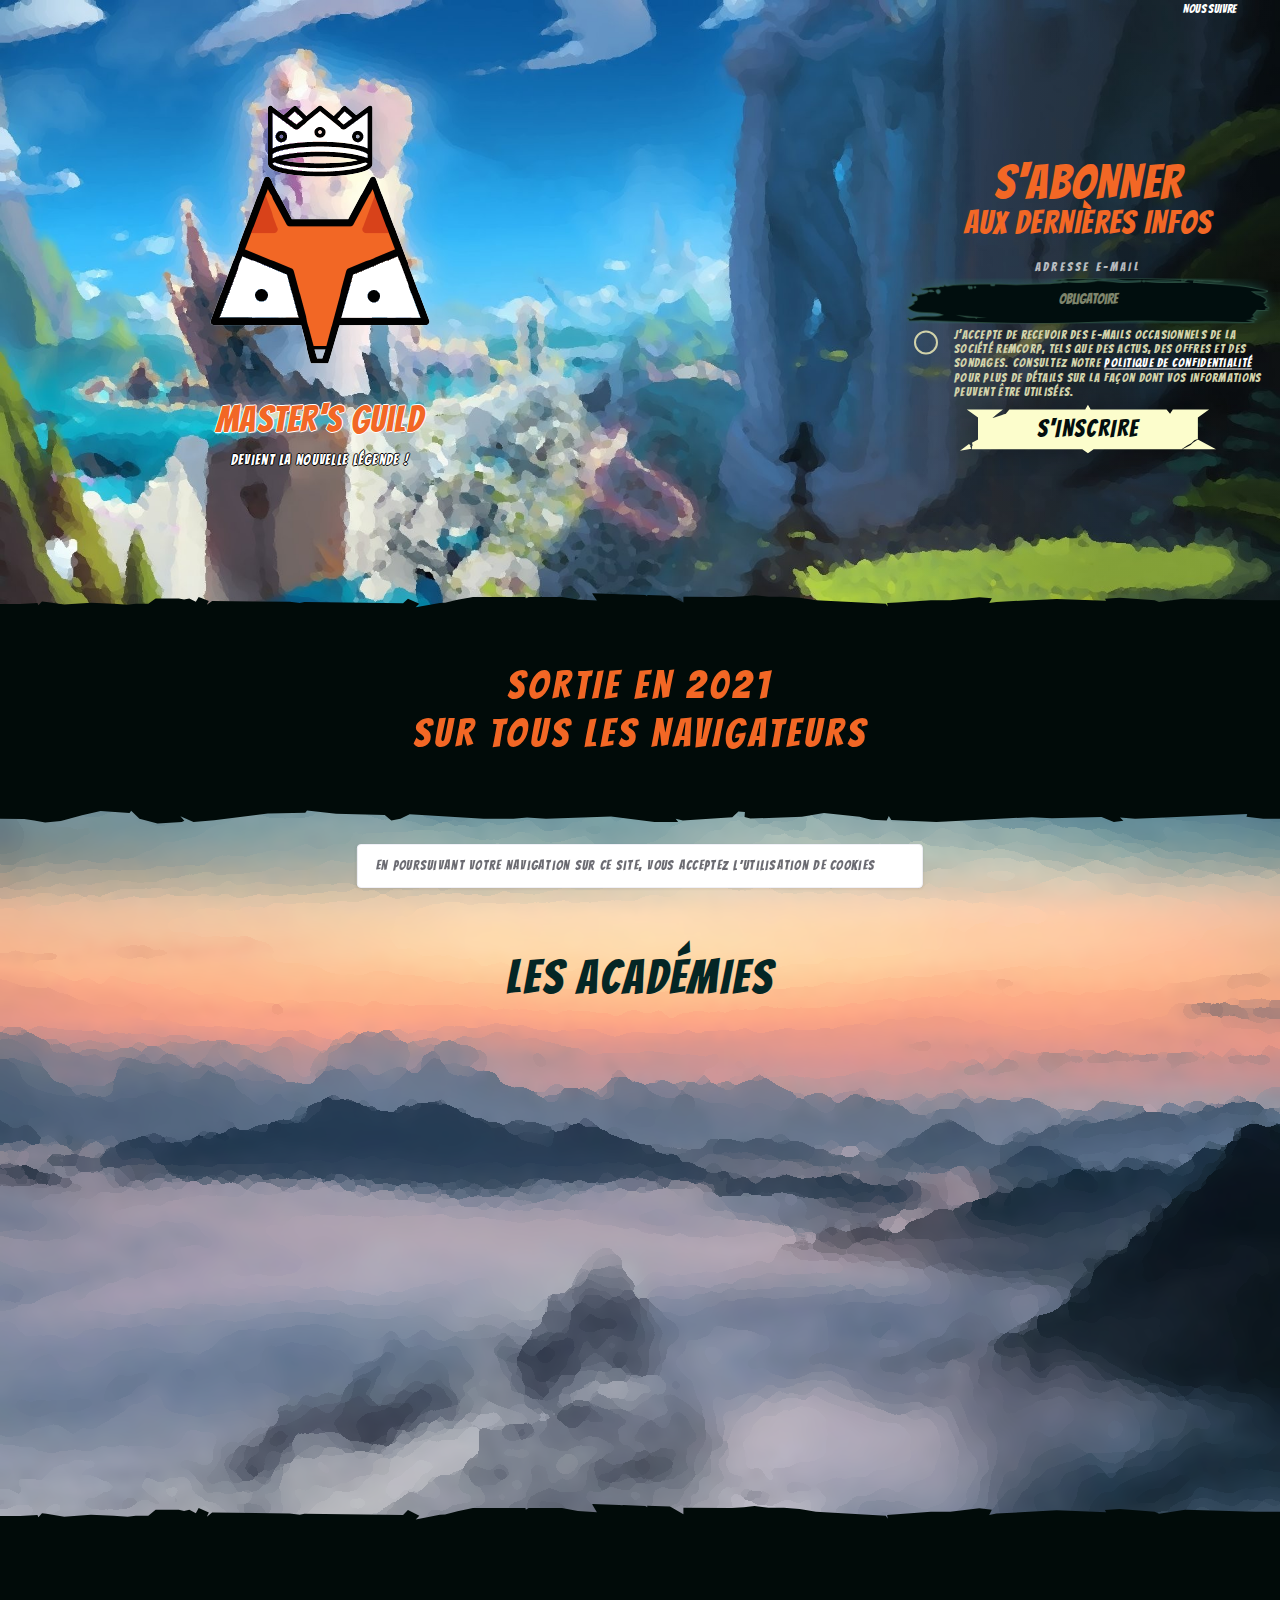
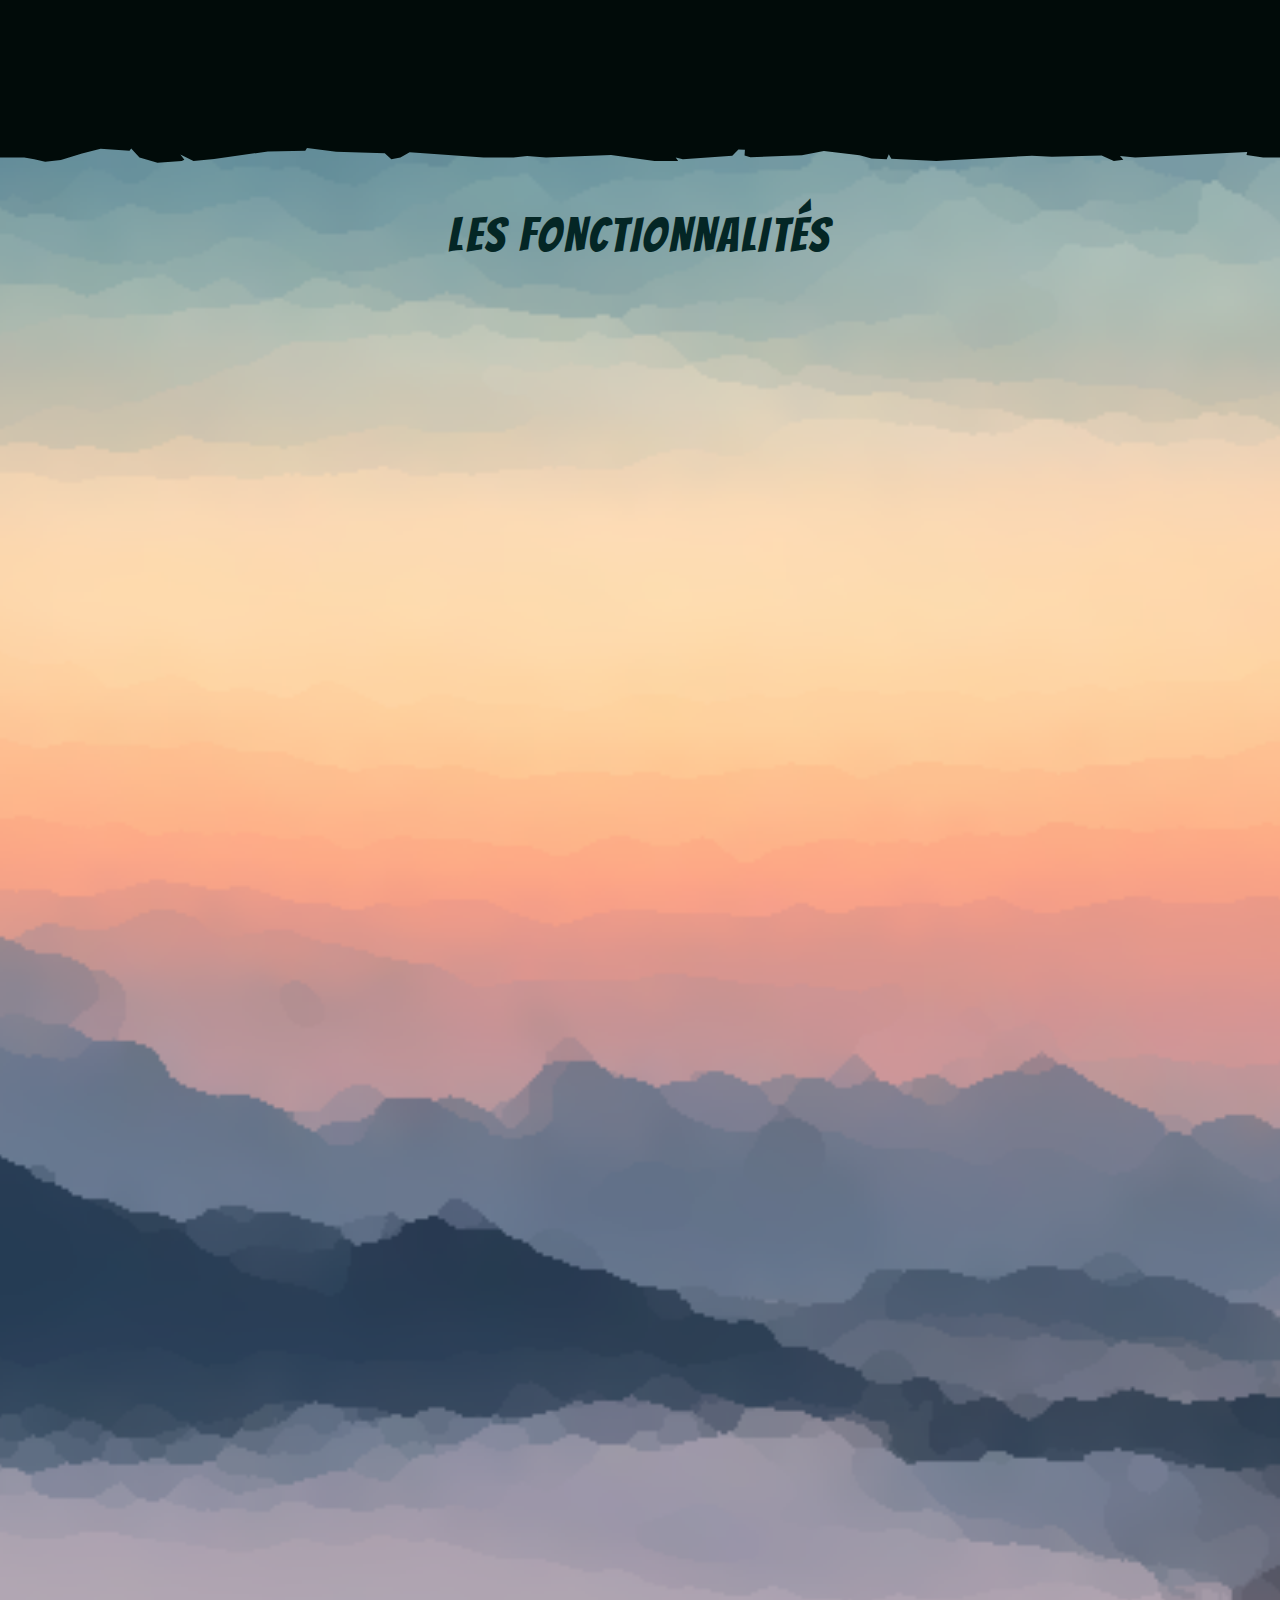
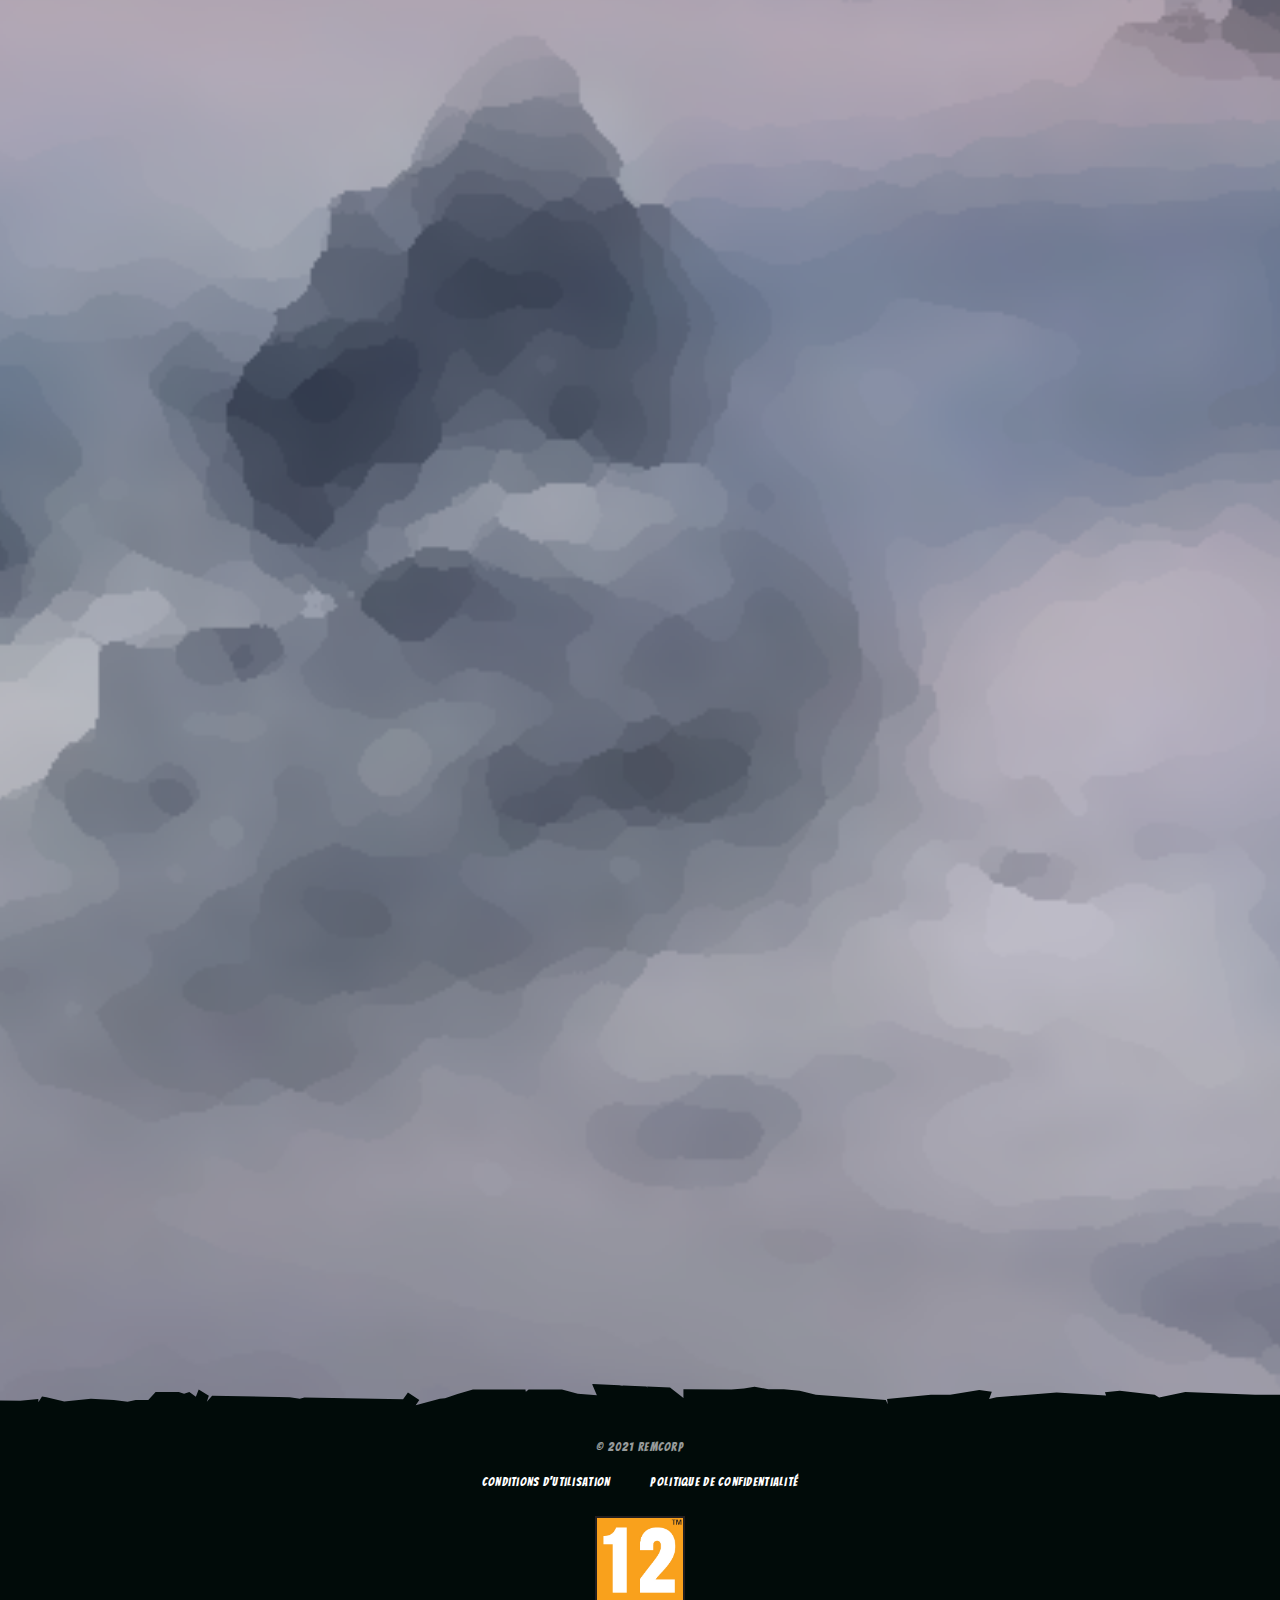
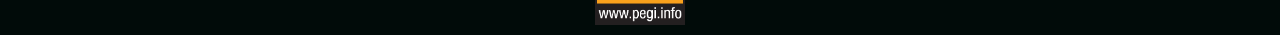
==== index.html @ c555a649 "add presentation images" ====
<!DOCTYPE html>
<html lang="fr-fr">
<head>

    <title>Masters Guild™</title>

    <meta charset="utf-8">
    <meta content="IE=edge" http-equiv="X-UA-Compatible">
    <meta content="width=device-width, initial-scale=1" name="viewport">
    <meta content="cache-control: public, max-age=604800" name="cache-control"/>
    <meta content="Améliorer votre personnage, ainsi que votre guilde afin de repousser les ennemis qui n'ont qu'un seul objectif : vous anéantir !"
          name="description"/>

    <meta content="Masters Guild™" property="og:title"/>
    <meta content="Masters Guild™" property="og:site_name"/>
    <meta content="Améliorer votre personnage, ainsi que votre guilde afin de repousser les ennemis qui n'ont qu'un seul objectif : vous anéantir !"
          property="og:description"/>
    <meta content="website" property="og:type"/>
    <meta content="https://barberemi.github.io/game" property="og:url"/>
<!--    <meta content="url" property="og:image"/>-->
    <meta content="1200" property="og:image:width"/>
    <meta content="630" property="og:image:height"/>
    <meta content="fr-fr" property="og:locale"/>

    <meta name="twitter:url" value="https://barberemi.github.io/game/"/>
    <meta name="twitter:title" value="Masters Guild™"/>
    <meta name="twitter:description"
          value="Améliorer votre personnage, ainsi que votre guilde afin de repousser les ennemis qui n'ont qu'un seul objectif : vous anéantir !"/>
    <meta name="twitter:card" value="summary_large_image"/>

    <!-- Start Google Analytics -->
    <script async src="https://www.googletagmanager.com/gtag/js?id=G-6VSXDSP9W1"></script>
    <script>
      window.dataLayer = window.dataLayer || [];
      function gtag(){dataLayer.push(arguments);}
      gtag('js', new Date());

      gtag('config', 'G-6VSXDSP9W1');
    </script>
    <!-- End Google Analytics -->

    <link crossorigin href="https://fonts.gstatic.com" rel="preconnect">
    <link rel="stylesheet" href="https://fonts.googleapis.com/css?family=Bangers">
    <link rel="stylesheet" href="https://cdnjs.cloudflare.com/ajax/libs/font-awesome/5.15.3/css/all.min.css" integrity="sha512-iBBXm8fW90+nuLcSKlbmrPcLa0OT92xO1BIsZ+ywDWZCvqsWgccV3gFoRBv0z+8dLJgyAHIhR35VZc2oM/gI1w==" crossorigin="anonymous" referrerpolicy="no-referrer" />
    <link href="assets/style.css" rel="stylesheet">
    <link href="https://unpkg.com/aos@2.3.1/dist/aos.css" rel="stylesheet">

    <!-- Favicon -->
    <link href="assets/images/icons/apple-icon-57x57.png" rel="apple-touch-icon" sizes="57x57">
    <link href="assets/images/icons/apple-icon-60x60.png" rel="apple-touch-icon" sizes="60x60">
    <link href="assets/images/icons/apple-icon-72x72.png" rel="apple-touch-icon" sizes="72x72">
    <link href="assets/images/icons/apple-icon-76x76.png" rel="apple-touch-icon" sizes="76x76">
    <link href="assets/images/icons/apple-icon-114x114.png" rel="apple-touch-icon" sizes="114x114">
    <link href="assets/images/icons/apple-icon-120x120.png" rel="apple-touch-icon" sizes="120x120">
    <link href="assets/images/icons/apple-icon-144x144.png" rel="apple-touch-icon" sizes="144x144">
    <link href="assets/images/icons/apple-icon-152x152.png" rel="apple-touch-icon" sizes="152x152">
    <link href="assets/images/icons/apple-icon-180x180.png" rel="apple-touch-icon" sizes="180x180">
    <link href="assets/images/icons/android-icon-192x192.png" rel="icon" sizes="192x192" type="image/png">
    <link href="assets/images/icons/favicon-32x32.png" rel="icon" sizes="32x32" type="image/png">
    <link href="assets/images/icons/favicon-96x96.png" rel="icon" sizes="96x96" type="image/png">
    <link href="assets/images/icons/favicon-16x16.png" rel="icon" sizes="16x16" type="image/png">
    <link href="assets/images/icons/manifest.json" rel="manifest">
    <link href="assets/images/icons/favicon.ico" rel="shortcut icon" type="image/x-icon"/>

</head>
<body>
    <div id="App">

        <!-- Svgs -->
        <svg class="clip-svg academy">
            <clipPath clipPathUnits="objectBoundingBox" id="academy-clip-path-1">
                <polygon
                        points="220 2.72 213.94 0.74 201.63 1.29 199.47 4.36 185.17 0.8 180.28 0.8 170.15 4.18 165.98 0.8 162.9 5.45 158.92 2.18 136.11 1.63 127.78 0 100.44 0.8 101.89 5.08 99 0.8 96.46 1.27 92.84 3.15 85.96 0.8 82.16 0.8 64.42 1.81 42.88 0.81 30.93 2.22 29.48 4.72 28.93 2.36 15.54 0.8 4.13 3.99 2.1 20.41 5.08 27.9 2.1 30.13 2.1 39.04 5.08 52.09 2.1 55.27 2.1 67.69 6.35 65.14 2.1 70.87 3.49 119.57 7.3 130.71 2.1 140.58 3.81 153.95 8.89 156.49 3.49 157.77 5.67 197.5 2.1 205.19 2.1 218.24 7.62 227.16 5.4 246.89 3.81 266.31 4.77 287.01 0 350.02 3.19 388.53 2.71 418.93 5.42 422.05 2.63 423.74 2.1 457.87 2.1 509.43 2.1 526.13 2.1 537.24 12.26 540 15.54 538.12 21.24 540 46.65 537.68 100.28 540 143.7 537.9 146.99 540 207.67 540 220 522.3 217.31 521.42 220 518.35 218.4 453.98 215.12 417.29 220 417.54 220 395.03 217.52 359.52 215.12 356.44 220 341.68 216.65 291.2 218.4 281.31 220 252.35 217.96 219.36 218.62 182.9 220 177.62 218.4 172.79 214.68 170.59 219.06 167.08 217.96 144.45 217.31 122.48 217.31 75.91 218.4 59.22 214.02 60.31 217.52 55.92 217.96 14.4 220 2.72"/>
            </clipPath>
        </svg>
        <svg class="clip-svg academy">
            <clipPath clipPathUnits="objectBoundingBox" id="academy-clip-path-2">
                <polygon
                        points="217.07 1.19 205.89 0 200.75 0 197.75 2.68 193.44 2.5 183.87 1.75 171.49 0 165.68 2.5 164.55 0 124.61 1.56 87.1 0.81 66.28 0 60.28 2.12 62.34 0 25.39 0 26.7 3.62 13.99 0 1.39 1.93 0.45 19.64 1.82 35.4 1.82 48.49 2.31 57.47 4.01 67.4 0.45 70.8 0.45 77.34 5.47 75.16 5.21 79.51 0.45 83.65 0.45 99.65 1.82 117.59 0.45 138.19 3.83 156.85 2.31 176.5 1.58 201.22 0 221.58 3.53 248.74 0.45 253.1 0.45 275.4 2.56 289.71 0.45 297.46 0.45 315.89 7.42 311.04 0 321.46 4.26 326.8 6.14 335.06 0.45 350.8 0.45 365.83 3.29 374.8 0.45 376.01 0 400.5 2.07 405.34 4.99 458.19 0.45 509.38 0.45 526.11 1.95 537.32 17.52 540 34.77 540 37.96 536.01 46.96 537.88 49.02 540 52.4 536.75 59.9 538.44 72.84 540 85.41 540 99.85 537.32 122.17 538.06 132.3 540 140.36 537.69 137.74 540 169.81 539 167.56 536.94 175.43 540 197.38 538.06 217.44 536.57 220 522.47 218.57 510.58 217.63 494.32 220 488.9 217.82 410.95 218.57 387.39 218.76 349.45 214.63 354.49 217.88 346.55 217.07 336.92 219.95 328.29 217.07 306.08 217.44 267.38 214.5 268.71 217.44 264.95 220 238.41 218.03 221.29 214.82 207.94 218.94 203.82 218.76 116.53 220 112.97 220 31.66 217.44 24.55 220 21.38 220 11.93 217.07 1.19"/>
            </clipPath>
        </svg>
        <svg class="clip-svg academy">
            <clipPath clipPathUnits="objectBoundingBox" id="academy-clip-path-3">
                <polygon
                        points="213.47 537.71 204.51 540 200.64 536.01 200.64 540 181.27 536.98 168.93 535.77 171.59 540 156.83 540 149.57 536.5 139.2 537.17 141.09 540 125.36 538.92 107.69 537.95 91.96 540 47.18 538.43 24.19 536.5 17.41 536.5 2.89 540 0 529.22 3.13 505.95 0 498.19 0 488.5 3.37 492.62 3.86 483.65 0 470.8 0 456.98 3.62 425.46 2.89 387.89 0 338.68 1.92 320.25 7.51 263.18 0 266.43 0 226.19 6.28 223.53 4.83 195.65 0 176.25 2.89 158.8 2.41 138.92 2.16 112.98 7.49 118.56 3.86 106.92 0 27.54 1.92 17.22 1.44 10.43 0 1.95 7 0 10.88 0 30.97 0.98 48.39 3.4 56.38 6.56 60.01 0 74.53 0 88.09 1.71 104.31 1.95 120.28 1.95 123.91 0 127.54 0 125.61 5.1 133.12 4.54 142.31 0 167.24 1.22 178.13 0 202.09 0 216.37 1.47 218.93 13.34 218.93 22.56 216.13 36.13 220 32.74 217.1 73.95 218.93 85.1 217.34 97.47 216.13 114.68 216.13 131.65 218.93 129.22 218.93 139.16 215.88 140.62 216.12 144.97 217.82 149.1 218.93 177.22 215.88 183.04 217.34 190.56 216.61 201.22 218.93 211.65 215.16 216.74 218.93 224.98 218.93 247.53 215.64 252.13 218.93 249.71 218.93 276.86 215.88 281.22 218.93 282.19 216.85 312.5 214.19 324.37 218.93 328.74 218.93 337.46 215.16 335.04 215.65 354.69 218.93 353.46 218.93 385.46 216.37 391.52 218.93 411.65 217.58 439.04 215.16 463.52 218.93 472.01 218.93 534.55 213.47 537.71"/>
            </clipPath>
        </svg>

        <svg class="clip-svg">
            <clipPath clipPathUnits="objectBoundingBox" id="about-clip-path">
                <path d="M136.37,22.21l34.28,2.13,20.73,2.44,12.19-2.44h18.89l11-12.18h34.74l7.92,2.43L284,12.16l9.75,7.3L298,8.5l15.24,9.14-3,9.14,7.94-9.14,116.48,2.23,15.08,2.57,6.87-2.15,148,2.83,7.31-10.36L629,24.34l-5.48,7.93,36.27-9.87,7.77-.64,18.74-6.57L709.44,8.5h78.78l.3,2.86.8.1,3.62-3h50l23.77,6.09L895.33,17,888.41.86l.44-.86L928.8,1.87l4.49.73,1.44-.45L967.89,4l3.21,2.9-.41-3.08L1005,5.45l20.11,15.84V7.88l71.93.62L1116,6.66l15.84-2.44,20.73,3.66h23.16l23.77,2.44,24.38,5.8,104.84,8.22,2.89,6.42-.94-7.92,15.11-1.55,50.59-5.17h29l43.63-7,18.83,2.67-4,10.86L1494.66,20,1585,13l74.19,4.36-1.75-4.8,22.26-2.18L1732,16.12l6.55,4.29,39.28-8.28,104.72,4H1920V527h-25.27l-25-5.14,1.14-6.31L1702.68,527l-22.72-3,5.08,7.66-14.27,2.68-18.39-11.74-74.63,3L1548,523.08l-143.35,11.2L1337,529.57l-3.79-9.19L1330,530.65,1307.24,529l-17.85-7-53.56-8.65-33,8.65-77.23,4.33-8.78-3.79.56-11.54-9.76-.9-9.19,13-74.11,7.57L1013.5,527l3.79,7.32H981.72l-65.05-12.54L819,527l-28.39-3-20.34,3H725.45l-111-10.78L600.6,527,587,530.57l-9.87-12.43-72.9-3-43.75-7.73L457.94,513l-56.18,1.28-80.63,15.88-30.87,4.13L270.53,520.7l6,10.73-3.85,2.85-36.46,3.58-27-10.9-12.44-18.69-2.49,4.85-43.39-4.42L123,518.51l-31.7,13.35-23.58,3.86-16.31-5.15-15-3.43L0,527V25l30.55.23,25.64-2.39,1.33,4.91L63,19l6.73,1.15,26.64,6.16Z"/>
            </clipPath>
        </svg>

        <svg class="clip-svg">
            <clipPath clipPathUnits="objectBoundingBox" id="feature-clip-path">
                <path d="M1600,4.81l-8.94-2.93-31.62,5.5-28.09,3,3.31-8.19-18.33-.24-14.54,7L1484.05,3l-39.91,1.48L1425.28.73,1368.76,0l-20.7,3-22.17,3-26.61,7.38h-20.69l-13.3-8.86h-31l4.43,8.86h-7.39L1223.9,0h-19.22L1176.6,4.43l-19.22,1.48-26.6,2.95L1108.6,5.91l-2.95,7.38L1096.78,0h-47.3l-60.6,7.38L963.75,0,889.84,4.43,844,8.86l-7.39-4.43h-37l-1.47,8.86L786.37,0,776,5.91l-93.75.4L647.6,2.57,603.13,0l-15,5.31L565.76,7.69l-29.9,2.63,1.72-8.26L490.14,0,484,9.88l-35.61,2.2L399.1,10.32,340.66,2.68,318.68,0l-.88,5.93L311.65,0,273.26,2h-7.21l-15,5-6.14-5L240.4,8.83,234.52,4l-33.66-.8L188.57.79,148.23,2l2.13,6.32L146.09,2l-3.74.7L137,5.44,126.85,2h-5.61L95.06,3.47,63.28,2,45.65,4.07,43.5,7.76l-.8-3.49L22.93,2,6.09,6.68,3.1,30.9,7.49,42,3.1,45.24V58.39L7.49,77.65,3.1,82.34v18.32L9.37,96.9,3.1,105.35l2.05,71.86,5.62,16.44L3.1,208.21l2.52,19.72,7.5,3.76-8,1.88,3.21,29.09L3.1,274v19.25l8.14,13.15L8,335.53,5.62,364.18,7,394.72l15.13,8.48-3,10.34L5.07,420.71,0,487.69l1.09,13.16,13.69,2.78-12.87,7.2L4.7,544.51,4,589.37,8,594l-4.11,2.5L3.1,646.82V763.93l15,4.07,4.85-2.78,8.4,2.78,37.5-3.43L148,768l64.08-3.1,4.85,3.1h29l6.37-11.35L250.1,768l55.56-3.89,57.07-4.72,7.54,8.61h21l-3.14-10.92L465.6,768l14.87-4.33L483,768h17.4L513,761.48l19.81,3.07,17.56-5.27-6.6,5.27,32.1,3.45,40.88-7.4,4,7.4h22.42l14.51-4.77,63.69,3.29,62.08-5.9L844,764l14.83,4,10.35-5.91,22.12,2,4.48-3.51,5.92-1.48L895.75,768h8.87l7.39-5.91,42.87,3,23.65,3,39.91-5.91L1135.89,765l5.23,3H1150l-4.43-8.86,17.74-3,34,5.91,19.22-1.47,10.35,3,7.39,4.43,8.87-1.48,3-5.9,71,3,20.7-5.91-4.17,5.74,3.45.1,6.63-4.36,19.21,3,14.79,4.43,73.9,1.48,50.26-7.38h10.35l10.34,4.43,25.13-5.91,20.7,8.86h13.49l18.2-26.12-4-1.29,4-4.54-2.36-95L1592.79,587l7.21.37V554.1l-3.65-52.39-3.56-4.54,7.21-21.79-5-74.48,2.59-14.58,2.36-42.73-3-48.68,1-24.26,2-7.78-2.36-7.13-5.5-3.25,6.47-5.18L1597,213.92l-1-32.41V112.79l1.62-24.63-6.47,1.62,5.17-6.48L1597,22Z"/>
            </clipPath>
        </svg>

        <!-- Header -->
        <section id="Header">
            <div class="top-bar d-none d-lg-block">
                <div class="social">
                    <span>Nous suivre</span>
                    <a href="https://www.facebook.com/remi.barbe1/" class="social-btn" rel="noopener" target="_blank">
                        <i class="fab fa-facebook"></i>
                    </a>
                    <a href="https://twitter.com/Rem_Barbe" class="social-btn" rel="noopener" target="_blank">
                        <i class="fab fa-twitter"></i>
                    </a>
                </div>
            </div>
            <picture>
                <img alt="" class="img-fluid d-md-none" src="assets/images/home-height.jpg">
            </picture>

            <div class="content">
                <div class="meta">
                    <picture>
                        <div>
                            <img alt="Logo masters guild" src="assets/images/logo.png">
                            <h1>Master's Guild</h1>
                            <div>Devient la nouvelle Légende !</div>
                        </div>
                    </picture>
                </div>
                <aside id="Signup">
                    <div>
                        <h2>
                            <span>S'abonner</span>
                            <span>aux dernières infos</span>
                        </h2>
                        <div class="formwrapper">
                            <form class="form" action="https://mailthis.to/barbe.remi25+newletter-game@gmail.com" method="POST">
                                <div class="d-md-flex d-lg-block justify-content-md-center">
                                    <div class="form-group mr-md-2 mr-lg-0">
                                        <label for="Email">Adresse e-mail</label>
                                        <div>
                                            <input type="email" name="Email" id="Email" placeholder="Obligatoire" required="required" class="form-control" />
                                        </div>
                                    </div>
                                </div>
                                <div class="custom-control custom-checkbox">
                                    <input type="checkbox" name="Agree" id="Agree" required="required" class="custom-control-input">
                                    <label for="Agree" class="custom-control-label">
                                        <span>J’accepte de recevoir des e-mails occasionnels de la société RemCorp, tels que des actus, des offres et des sondages. Consultez notre <a href="confidentialite.html" target="_blank" rel="noopener">politique de confidentialité</a> pour plus de détails sur la façon dont vos informations peuvent être utilisées.</span>
                                    </label>
                                </div>
                                <button type="submit" class="btn cracked">
                                    <svg xmlns="http://www.w3.org/2000/svg" viewBox="0 0 260 49.27">
                                        <g>
                                            <polygon points="241.56 35.25 260 44.98 225.69 44.98 229.9 43.18 234.27 40.8 236.6 38.63 241.56 35.25"></polygon>
                                            <path d="M225.13,45H135.66l-5.73,4.29L124.2,45H12.2l.05-3,.61-.73-.71-2.72,6.15-3.24V12.85L6.9,4.78H43.71s-12,9.22-10.5,8.71S46.53,9.14,46.53,9.14l3.58-4.36h77.06L129.93,0l2.76,4.78h77.06l3.59,4.36,2.81-4.36H253l-11.4,8.07v21.9L238,36.05l-3.11,3-4.27,2.19Z"></path>
                                            <polygon points="11.66 44.69 0 46.66 9.12 39.69 10.72 41.23 10.3 42.39 11.66 44.69"></polygon>
                                        </g>
                                    </svg>
                                    <span>S'inscrire</span>
                                </button>
                            </form>
                        </div>
                    </div>
                </aside>
            </div>
        </section>

        <!-- Date Sortie -->
        <section id="Launch">
            <div class="content" data-aos="zoom-in">
                <h2>Sortie en 2021<br/>sur tous les navigateurs</h2>
            </div>
        </section>

        <!-- Académies -->
        <section class="academies-bg" id="Academies">
            <div class="content">
                <h2 class="mb-3 mb-lg-5">Les académies</h2>
                <div class="academies">

                    <span class="academy" data-aos="flip-left">
                        <div class="infinite-sprite-warrior"></div>
                        <div class="meta">
                            <div class="name">Guerrier</div>
                        </div>
                    </span>

                    <span class="academy" data-aos="flip-left">
                        <div class="infinite-sprite-hunter"></div>
                        <div class="meta">
                            <div class="name">Archer</div>
                        </div>
                    </span>

                    <span class="academy" data-aos="flip-left">
                        <div class="infinite-sprite-magician"></div>
                        <div class="meta">
                            <div class="name">Mage</div>
                        </div>
                    </span>

                </div>
            </div>
        </section>

        <!-- Description -->
        <section id="Description">
            <div class="content" data-aos="zoom-in">
                <h2 class="mb-3">Résister face à l'envahisseur</h2>
                <p>Améliorer votre personnage, ainsi que votre guilde afin de repousser les ennemis qui n'ont qu'un seul objectif : vous anéantir !</p>
            </div>
        </section>

        <!-- Fonctionnalités -->
        <section class="academies-bg" id="Features">
            <h2 class="mb-5">Les fonctionnalités</h2>

            <!-- Personnage -->
            <div class="feature" data-aos="zoom-in">
                <div class="meta">
                    <h3 class="mb-1">Équipements de personnage</h3>
                    <span class="btn cracked">
                        <svg viewBox="0 0 260 49.27" xmlns="http://www.w3.org/2000/svg">
                            <g>
                                <polygon
                                        points="241.56 35.25 260 44.98 225.69 44.98 229.9 43.18 234.27 40.8 236.6 38.63 241.56 35.25"/>
                                <path d="M225.13,45H135.66l-5.73,4.29L124.2,45H12.2l.05-3,.61-.73-.71-2.72,6.15-3.24V12.85L6.9,4.78H43.71s-12,9.22-10.5,8.71S46.53,9.14,46.53,9.14l3.58-4.36h77.06L129.93,0l2.76,4.78h77.06l3.59,4.36,2.81-4.36H253l-11.4,8.07v21.9L238,36.05l-3.11,3-4.27,2.19Z"/>
                                <polygon points="11.66 44.69 0 46.66 9.12 39.69 10.72 41.23 10.3 42.39 11.66 44.69"/>
                            </g>
                        </svg>
                        <span id="btn_feature_items" onClick="displayTextOnFeature('feature_items')">En savoir +</span>
                    </span>
                </div>
                <picture>
                    <div id="text_feature_items">
                        <h3>Équipements de personnage</h3>
                        <p>Équipez votre personnage avec des objets récupérés lors de vos combats, explorations ou échanges afin de devenir encore plus puissant.</p>
                    </div>
                    <img id="feature_items" alt="Équipements de personnage" class="img-fluid mb-3 mb-md-0" src="assets/images/equipment.png">
                </picture>
            </div>

            <!-- Compétences -->
            <div class="feature" data-aos="zoom-in">
                <div class="meta">
                    <h3 class="mb-1">Compétences de personnage</h3>
                    <span class="btn cracked">
                        <svg viewBox="0 0 260 49.27" xmlns="http://www.w3.org/2000/svg">
                            <g>
                                <polygon
                                        points="241.56 35.25 260 44.98 225.69 44.98 229.9 43.18 234.27 40.8 236.6 38.63 241.56 35.25"/>
                                <path d="M225.13,45H135.66l-5.73,4.29L124.2,45H12.2l.05-3,.61-.73-.71-2.72,6.15-3.24V12.85L6.9,4.78H43.71s-12,9.22-10.5,8.71S46.53,9.14,46.53,9.14l3.58-4.36h77.06L129.93,0l2.76,4.78h77.06l3.59,4.36,2.81-4.36H253l-11.4,8.07v21.9L238,36.05l-3.11,3-4.27,2.19Z"/>
                                <polygon points="11.66 44.69 0 46.66 9.12 39.69 10.72 41.23 10.3 42.39 11.66 44.69"/>
                            </g>
                        </svg>
                        <span id="btn_feature_skills" onClick="displayTextOnFeature('feature_skills')">En savoir +</span>
                    </span>
                </div>
                <picture>
                    <div id="text_feature_skills">
                        <h3>Compétences de personnage</h3>
                        <p>Choisissez les compétences que vous souhaitez avoir en combat afin de vous battre contre les monstres.</p>
                    </div>
                    <img id="feature_skills" alt="Compétences de personnage" class="img-fluid mb-3 mb-md-0" src="assets/images/skill.png">
                </picture>
            </div>

            <!-- Constructions -->
            <div class="feature" data-aos="zoom-in">
                <div class="meta">
                    <h3 class="mb-1">Construction de bâtiments</h3>
                    <span class="btn cracked">
                        <svg viewBox="0 0 260 49.27" xmlns="http://www.w3.org/2000/svg">
                            <g>
                                <polygon
                                        points="241.56 35.25 260 44.98 225.69 44.98 229.9 43.18 234.27 40.8 236.6 38.63 241.56 35.25"/>
                                <path d="M225.13,45H135.66l-5.73,4.29L124.2,45H12.2l.05-3,.61-.73-.71-2.72,6.15-3.24V12.85L6.9,4.78H43.71s-12,9.22-10.5,8.71S46.53,9.14,46.53,9.14l3.58-4.36h77.06L129.93,0l2.76,4.78h77.06l3.59,4.36,2.81-4.36H253l-11.4,8.07v21.9L238,36.05l-3.11,3-4.27,2.19Z"/>
                                <polygon points="11.66 44.69 0 46.66 9.12 39.69 10.72 41.23 10.3 42.39 11.66 44.69"/>
                            </g>
                        </svg>
                        <span id="btn_feature_constructions" onClick="displayTextOnFeature('feature_constructions')">En savoir +</span>
                    </span>
                </div>
                <picture>
                    <div id="text_feature_constructions">
                        <h3>Construction de bâtiments</h3>
                        <p>Construisez toute une palette de bâtiments afin d'obtenir des bonus pour vous, mais aussi pour votre guilde.</p>
                    </div>
                    <img id="feature_constructions" alt="Construction de bâtiments" class="img-fluid mb-3 mb-md-0" src="assets/images/construction.png">
                </picture>
            </div>

            <!-- Guild -->
            <div class="feature" data-aos="zoom-in">
                <div class="meta">
                    <h3 class="mb-1">Gestion de guilde</h3>
                    <span class="btn cracked">
                        <svg viewBox="0 0 260 49.27" xmlns="http://www.w3.org/2000/svg">
                            <g>
                                <polygon
                                        points="241.56 35.25 260 44.98 225.69 44.98 229.9 43.18 234.27 40.8 236.6 38.63 241.56 35.25"/>
                                <path d="M225.13,45H135.66l-5.73,4.29L124.2,45H12.2l.05-3,.61-.73-.71-2.72,6.15-3.24V12.85L6.9,4.78H43.71s-12,9.22-10.5,8.71S46.53,9.14,46.53,9.14l3.58-4.36h77.06L129.93,0l2.76,4.78h77.06l3.59,4.36,2.81-4.36H253l-11.4,8.07v21.9L238,36.05l-3.11,3-4.27,2.19Z"/>
                                <polygon points="11.66 44.69 0 46.66 9.12 39.69 10.72 41.23 10.3 42.39 11.66 44.69"/>
                            </g>
                        </svg>
                        <span id="btn_feature_guild" onClick="displayTextOnFeature('feature_guild')">En savoir +</span>
                    </span>
                </div>
                <picture>
                    <div id="text_feature_guild">
                        <h3>Gestion de guilde</h3>
                        <p>Fondez votre propre guilde, ou rejoignez en une afin d'avoir accès à une multitude d'autres fonctionnalités.</p>
                    </div>
                    <img id="feature_guild" alt="Gestion de guilde" class="img-fluid mb-3 mb-md-0" src="assets/images/guild.png">
                </picture>
            </div>

            <!-- Exploration -->
            <div class="feature" data-aos="zoom-in">
                <div class="meta">
                    <h3 class="mb-1">Exploration de zones</h3>
                    <span class="btn cracked">
                        <svg viewBox="0 0 260 49.27" xmlns="http://www.w3.org/2000/svg">
                            <g>
                                <polygon
                                        points="241.56 35.25 260 44.98 225.69 44.98 229.9 43.18 234.27 40.8 236.6 38.63 241.56 35.25"/>
                                <path d="M225.13,45H135.66l-5.73,4.29L124.2,45H12.2l.05-3,.61-.73-.71-2.72,6.15-3.24V12.85L6.9,4.78H43.71s-12,9.22-10.5,8.71S46.53,9.14,46.53,9.14l3.58-4.36h77.06L129.93,0l2.76,4.78h77.06l3.59,4.36,2.81-4.36H253l-11.4,8.07v21.9L238,36.05l-3.11,3-4.27,2.19Z"/>
                                <polygon points="11.66 44.69 0 46.66 9.12 39.69 10.72 41.23 10.3 42.39 11.66 44.69"/>
                            </g>
                        </svg>
                        <span id="btn_feature_explorations" onClick="displayTextOnFeature('feature_explorations')">En savoir +</span>
                    </span>
                </div>
                <picture>
                    <div id="text_feature_explorations">
                        <h3>Exploration de zones</h3>
                        <p>Voyager dans des zones différentes afin de gagner de l'équipements et de l'expérience et ainsi avoir accès à de meilleures zones.</p>
                    </div>
                    <img id="feature_explorations" alt="Exploration de zones" class="img-fluid mb-3 mb-md-0" src="assets/images/exploration.png">
                </picture>
            </div>

            <!-- Fight -->
            <div class="feature" data-aos="zoom-in">
                <div class="meta">
                    <h3 class="mb-1">Combats au tour par tour</h3>
                    <span class="btn cracked">
                        <svg viewBox="0 0 260 49.27" xmlns="http://www.w3.org/2000/svg">
                            <g>
                                <polygon
                                        points="241.56 35.25 260 44.98 225.69 44.98 229.9 43.18 234.27 40.8 236.6 38.63 241.56 35.25"/>
                                <path d="M225.13,45H135.66l-5.73,4.29L124.2,45H12.2l.05-3,.61-.73-.71-2.72,6.15-3.24V12.85L6.9,4.78H43.71s-12,9.22-10.5,8.71S46.53,9.14,46.53,9.14l3.58-4.36h77.06L129.93,0l2.76,4.78h77.06l3.59,4.36,2.81-4.36H253l-11.4,8.07v21.9L238,36.05l-3.11,3-4.27,2.19Z"/>
                                <polygon points="11.66 44.69 0 46.66 9.12 39.69 10.72 41.23 10.3 42.39 11.66 44.69"/>
                            </g>
                        </svg>
                        <span id="btn_feature_fights" onClick="displayTextOnFeature('feature_fights')">En savoir +</span>
                    </span>
                </div>
                <picture>
                    <div id="text_feature_fights">
                        <h3>Combats au tour par tour</h3>
                        <p>Système de combat au tour par tour, où il vous faudra correctement choisir vos actions afin de réussir à battre vos ennemis.</p>
                    </div>
                    <img id="feature_fights" alt="Combats au tour par tour" class="img-fluid mb-3 mb-md-0" src="assets/images/fight.png">
                </picture>
            </div>
        </section>

        <!-- Barre Footer -->
        <div class="footer-separation">
            <img alt="" class="img-fluid" src="assets/images/footer-separation.svg">
        </div>

        <!-- Footer -->
        <footer>
            <div class="justify-content-md-between align-items-center">
                <div class="social">
                    <a href="https://www.facebook.com/remi.barbe1/" class="social-btn" rel="noopener" target="_blank">
                        <i class="fab fa-facebook"></i>
                    </a>
                    <a href="https://twitter.com/Rem_Barbe" class="social-btn" rel="noopener" target="_blank">
                        <i class="fab fa-twitter"></i>
                    </a>
                </div>
            </div>

            <div class="d-flex flex-column-reverse flex-md-column justify-content-md-between text-center">
                <div class="legal">
                    <p>© 2021 RemCorp</p>
                    <div class="links mb-md-4">
                        <a href="cgu.html" class="" rel="noopener" target="_blank">
                            Conditions d'utilisation
                        </a>
                        <a href="confidentialite.html" class="" rel="noopener" target="_blank">
                            Politique de confidentialité
                        </a>
                    </div>
                </div>

                <div class="pegi">
                    <img src="assets/images/pegi-12.jpeg" alt="PEGI 12" class="img-fluid pegi">
                </div>
            </div>
        </footer>
        <div class="banner-cookie banner" id="Banner">
            <span>En poursuivant votre navigation sur ce site, vous acceptez l’utilisation de cookies</span>
            <button type="button" class="banner-button" onclick="addAcceptanceCookie();checkAcceptanceCookie();">
                <i class="fas fa-times banner-cross"></i>
            </button>
        </div>
    </div>

    <script src="https://unpkg.com/aos@2.3.1/dist/aos.js"></script>
    <script type="text/javascript">
        AOS.init();
        checkAcceptanceCookie();
        function displayTextOnFeature(feature) {
          if (document.getElementById('btn_' + feature).innerHTML === "En savoir +") {
            document.getElementById('text_' + feature).style.display = "block";
            document.getElementById(feature).style.filter = "brightness(0.2)";
            document.getElementById('btn_' + feature).innerHTML = "Annuler";
          } else {
            document.getElementById('text_' + feature).style.display = "none";
            document.getElementById(feature).style.filter = "brightness(1)";
            document.getElementById('btn_' + feature).innerHTML = "En savoir +";
          }
        }
        function addAcceptanceCookie() {
          var date = new Date();
          date.setTime(date.getTime() + (60*60*24*7*1000)); // +7 days
          var expires = "expires="+ date.toUTCString();
          document.cookie = "acceptance=true;" + expires + ";path=/";
        }
        function checkAcceptanceCookie() {
          var match = document.cookie.match(new RegExp('(^| )acceptance=([^;]+)'));
          if (match) {
            document.getElementById('Banner').style.opacity = 0;
            document.getElementById('Banner').style.visibility = 'hidden';
          }else{
            document.getElementById('Banner').style.opacity = 1;
            document.getElementById('Banner').style.visibility = 'visible';
          }
        }
    </script>

</body>
</html>
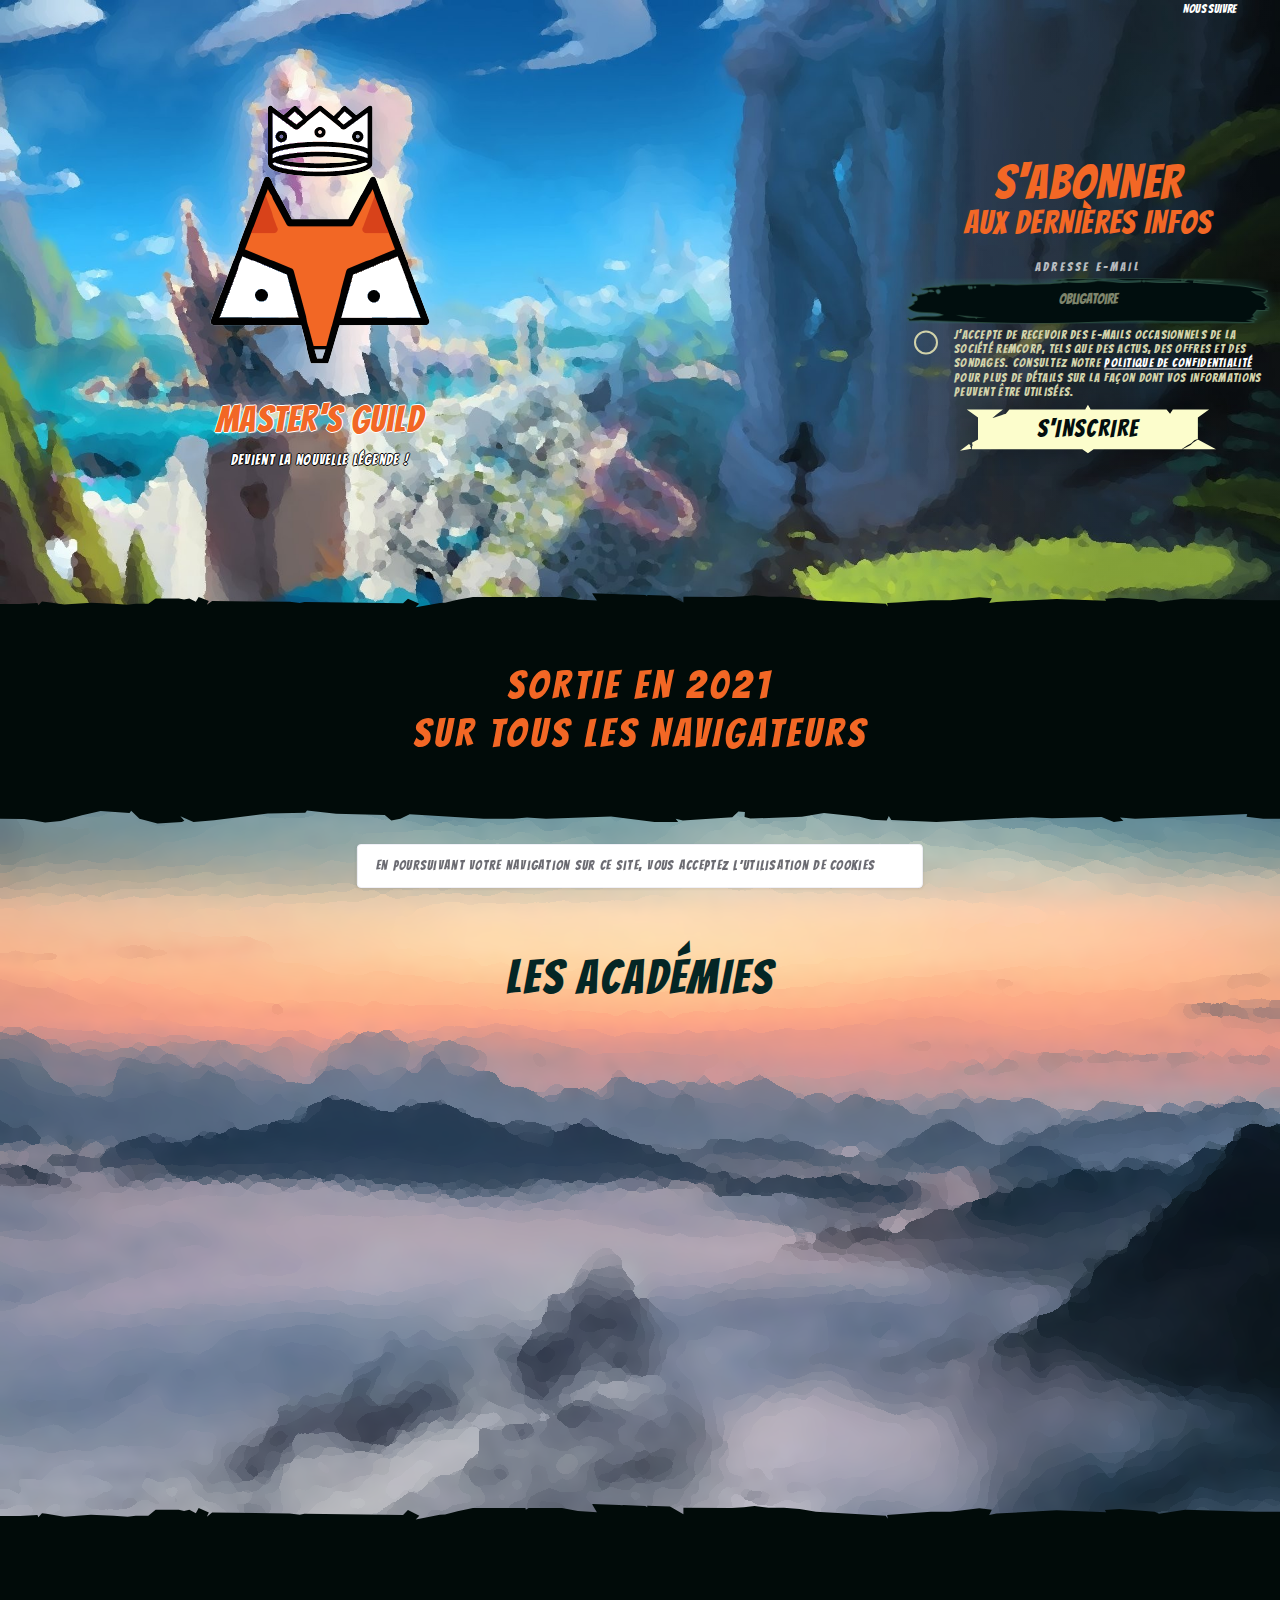
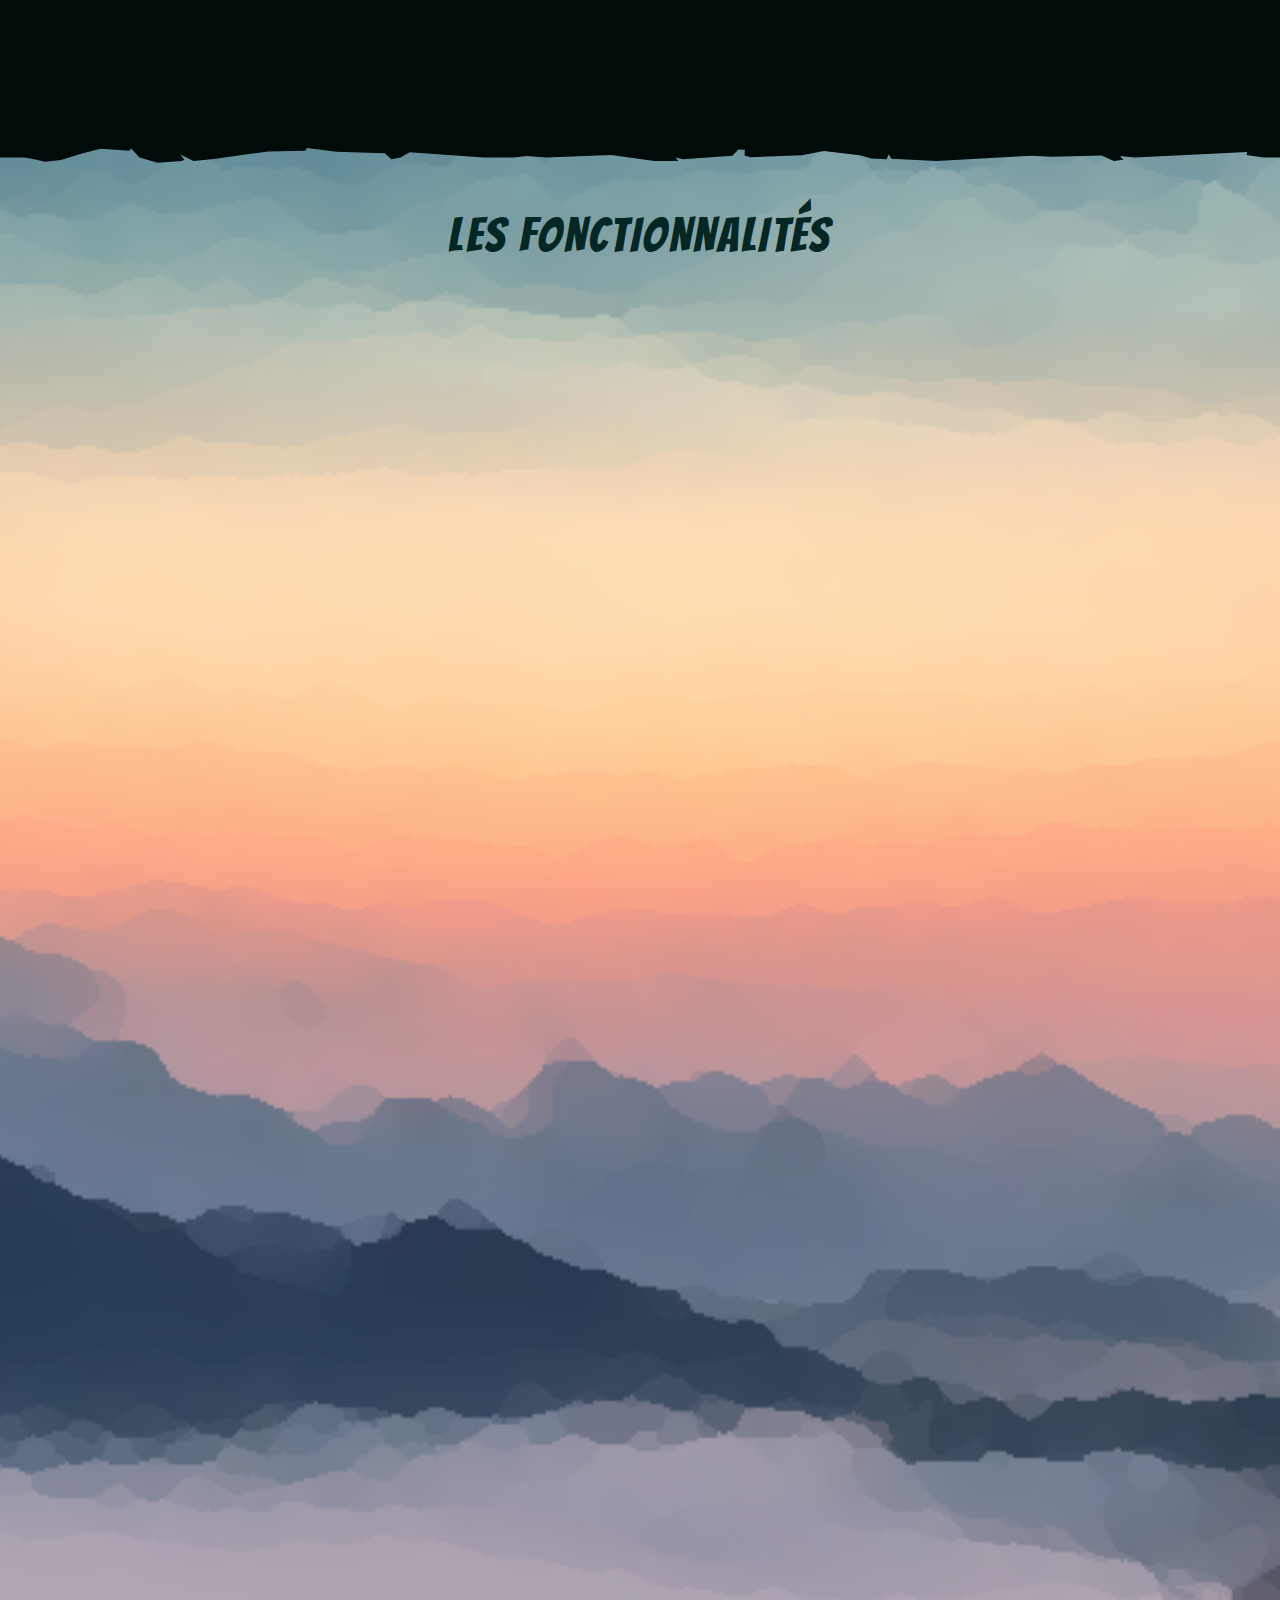
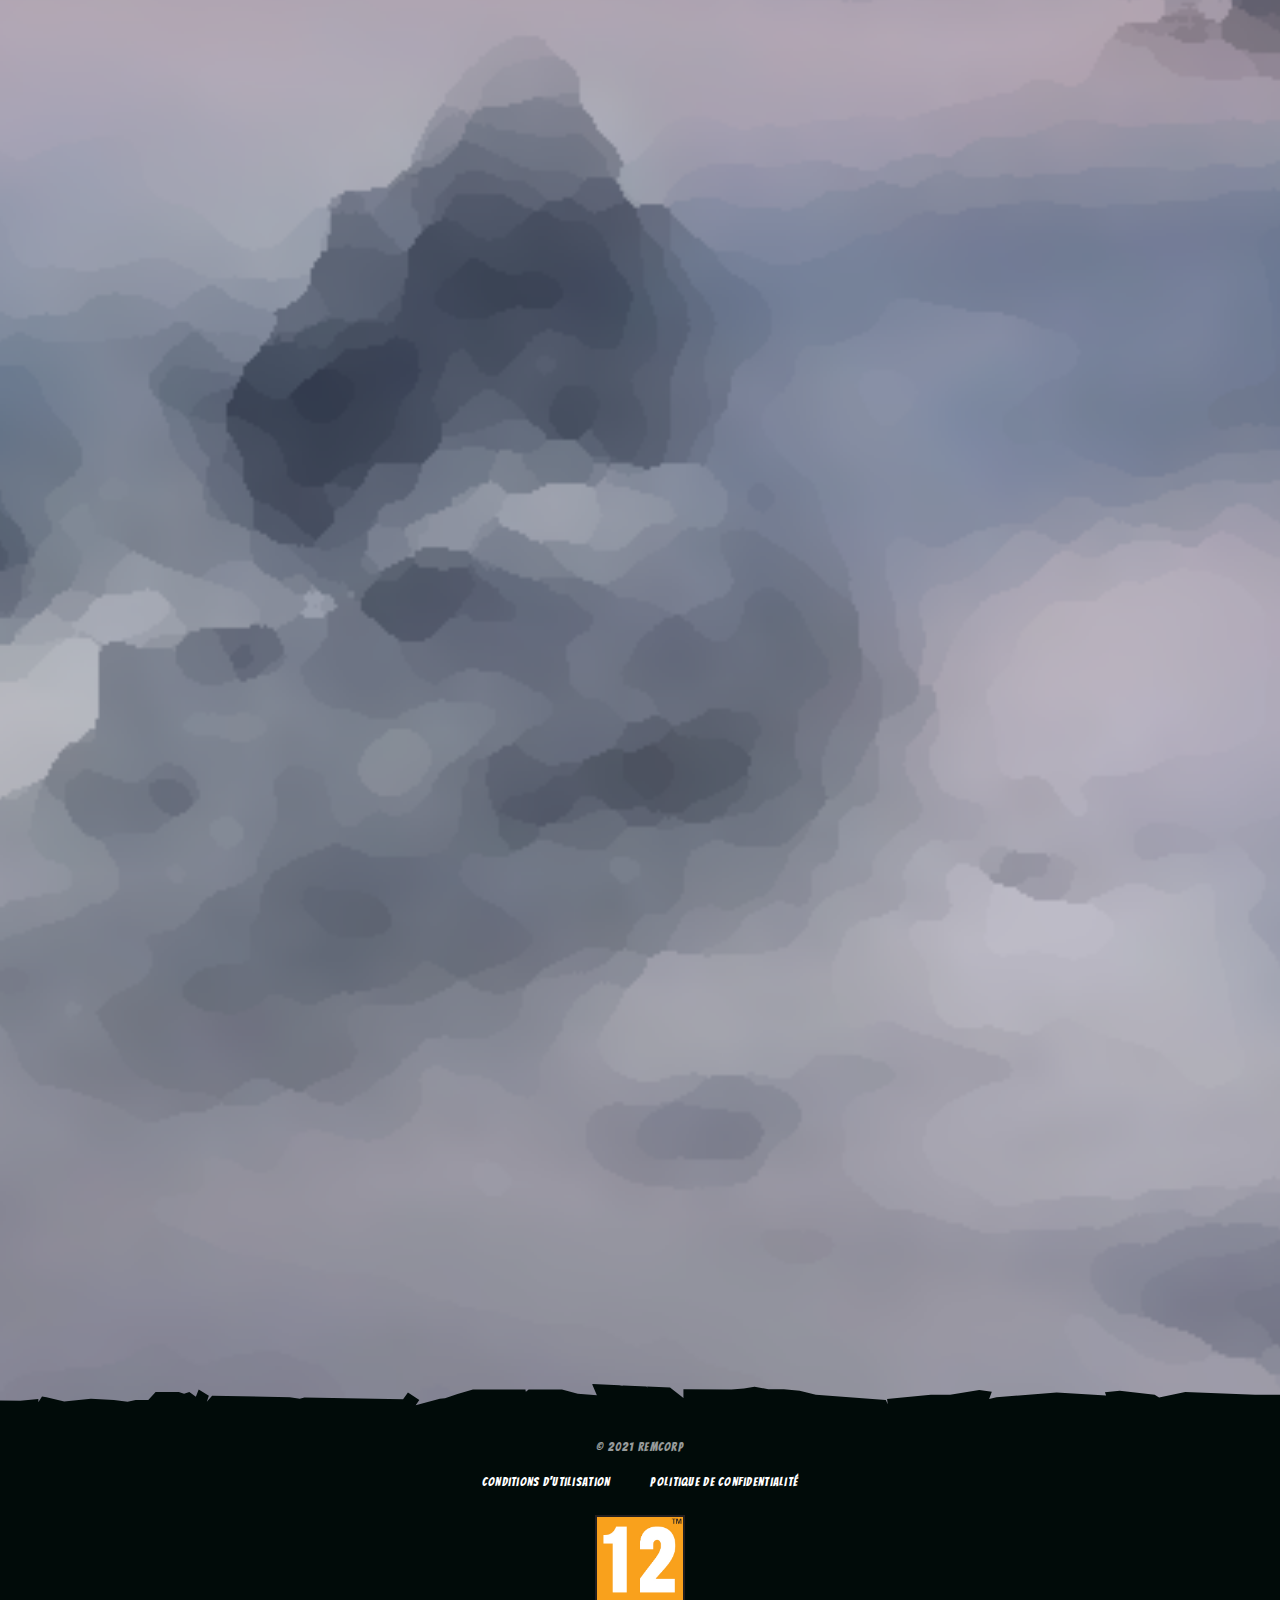
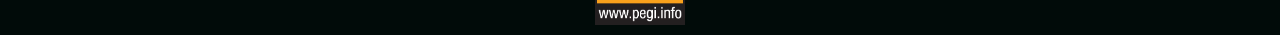
==== commit ecd96a2e: "fix some errors" ====
--- a/index.html
+++ b/index.html
@@ -17,12 +17,11 @@
           property="og:description"/>
     <meta content="website" property="og:type"/>
     <meta content="https://barberemi.github.io/game" property="og:url"/>
-<!--    <meta content="url" property="og:image"/>-->
     <meta content="1200" property="og:image:width"/>
     <meta content="630" property="og:image:height"/>
     <meta content="fr-fr" property="og:locale"/>
 
-    <meta name="twitter:url" value="https://barberemi.github.io/game/"/>
+    <meta name="twitter:url" value="https://barberemi.github.io/masters-guild-landing/"/>
     <meta name="twitter:title" value="Masters Guild™"/>
     <meta name="twitter:description"
           value="Améliorer votre personnage, ainsi que votre guilde afin de repousser les ennemis qui n'ont qu'un seul objectif : vous anéantir !"/>
@@ -235,7 +234,7 @@
                         <h3>Équipements de personnage</h3>
                         <p>Équipez votre personnage avec des objets récupérés lors de vos combats, explorations ou échanges afin de devenir encore plus puissant.</p>
                     </div>
-                    <img id="feature_items" alt="Équipements de personnage" class="img-fluid mb-3 mb-md-0" src="assets/images/equipment.png">
+                    <img id="feature_items" loading="lazy" alt="Équipements de personnage" class="img-fluid mb-3 mb-md-0" src="assets/images/equipment.png">
                 </picture>
             </div>
 
@@ -260,7 +259,7 @@
                         <h3>Compétences de personnage</h3>
                         <p>Choisissez les compétences que vous souhaitez avoir en combat afin de vous battre contre les monstres.</p>
                     </div>
-                    <img id="feature_skills" alt="Compétences de personnage" class="img-fluid mb-3 mb-md-0" src="assets/images/skill.png">
+                    <img id="feature_skills" loading="lazy" alt="Compétences de personnage" class="img-fluid mb-3 mb-md-0" src="assets/images/skill.png">
                 </picture>
             </div>
 
@@ -285,7 +284,7 @@
                         <h3>Construction de bâtiments</h3>
                         <p>Construisez toute une palette de bâtiments afin d'obtenir des bonus pour vous, mais aussi pour votre guilde.</p>
                     </div>
-                    <img id="feature_constructions" alt="Construction de bâtiments" class="img-fluid mb-3 mb-md-0" src="assets/images/construction.png">
+                    <img id="feature_constructions" loading="lazy" alt="Construction de bâtiments" class="img-fluid mb-3 mb-md-0" src="assets/images/construction.png">
                 </picture>
             </div>
 
@@ -310,7 +309,7 @@
                         <h3>Gestion de guilde</h3>
                         <p>Fondez votre propre guilde, ou rejoignez en une afin d'avoir accès à une multitude d'autres fonctionnalités.</p>
                     </div>
-                    <img id="feature_guild" alt="Gestion de guilde" class="img-fluid mb-3 mb-md-0" src="assets/images/guild.png">
+                    <img id="feature_guild" loading="lazy" alt="Gestion de guilde" class="img-fluid mb-3 mb-md-0" src="assets/images/guild.png">
                 </picture>
             </div>
 
@@ -335,7 +334,7 @@
                         <h3>Exploration de zones</h3>
                         <p>Voyager dans des zones différentes afin de gagner de l'équipements et de l'expérience et ainsi avoir accès à de meilleures zones.</p>
                     </div>
-                    <img id="feature_explorations" alt="Exploration de zones" class="img-fluid mb-3 mb-md-0" src="assets/images/exploration.png">
+                    <img id="feature_explorations" loading="lazy" alt="Exploration de zones" class="img-fluid mb-3 mb-md-0" src="assets/images/exploration.png">
                 </picture>
             </div>
 
@@ -360,7 +359,7 @@
                         <h3>Combats au tour par tour</h3>
                         <p>Système de combat au tour par tour, où il vous faudra correctement choisir vos actions afin de réussir à battre vos ennemis.</p>
                     </div>
-                    <img id="feature_fights" alt="Combats au tour par tour" class="img-fluid mb-3 mb-md-0" src="assets/images/fight.png">
+                    <img id="feature_fights" loading="lazy" alt="Combats au tour par tour" class="img-fluid mb-3 mb-md-0" src="assets/images/fight.png">
                 </picture>
             </div>
         </section>
@@ -397,7 +396,7 @@
                 </div>
 
                 <div class="pegi">
-                    <img src="assets/images/pegi-12.jpeg" alt="PEGI 12" class="img-fluid pegi">
+                    <img src="assets/images/pegi-12.jpeg" loading="lazy" alt="PEGI 12" class="img-fluid pegi">
                 </div>
             </div>
         </footer>
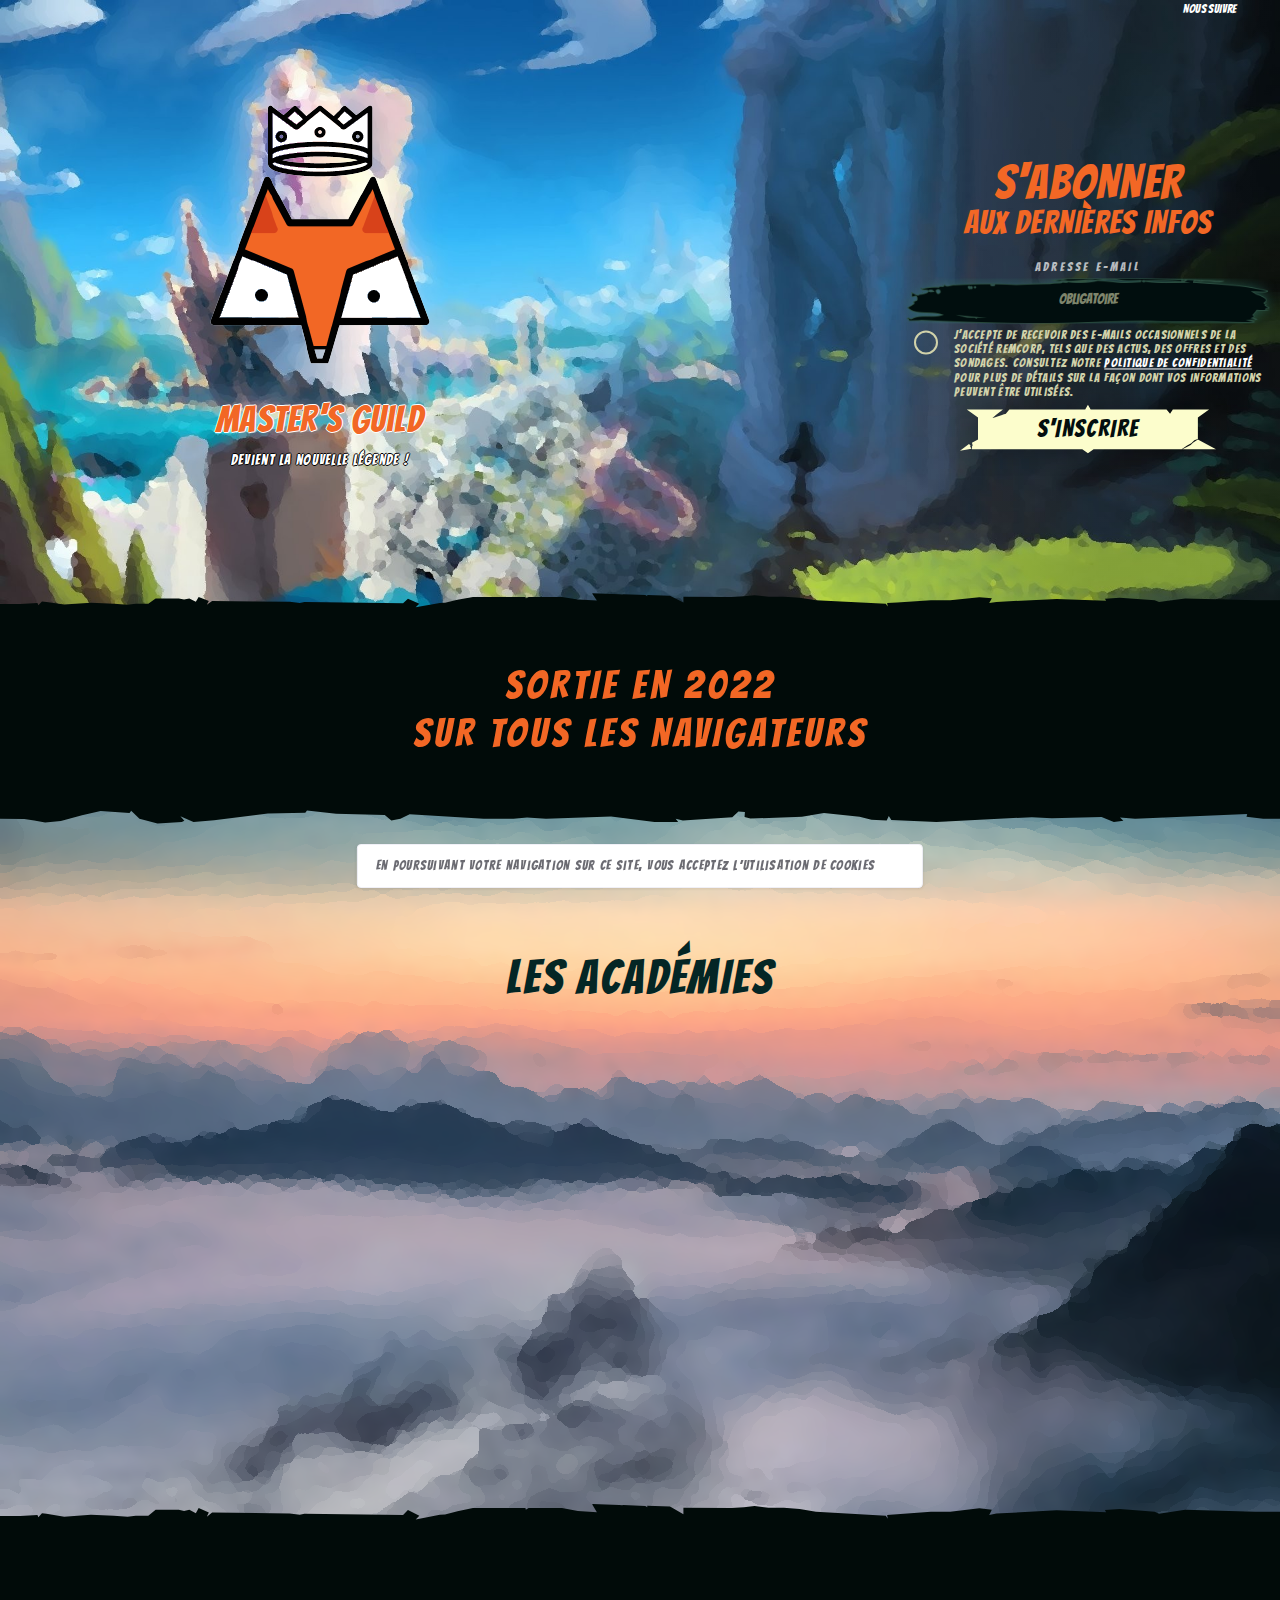
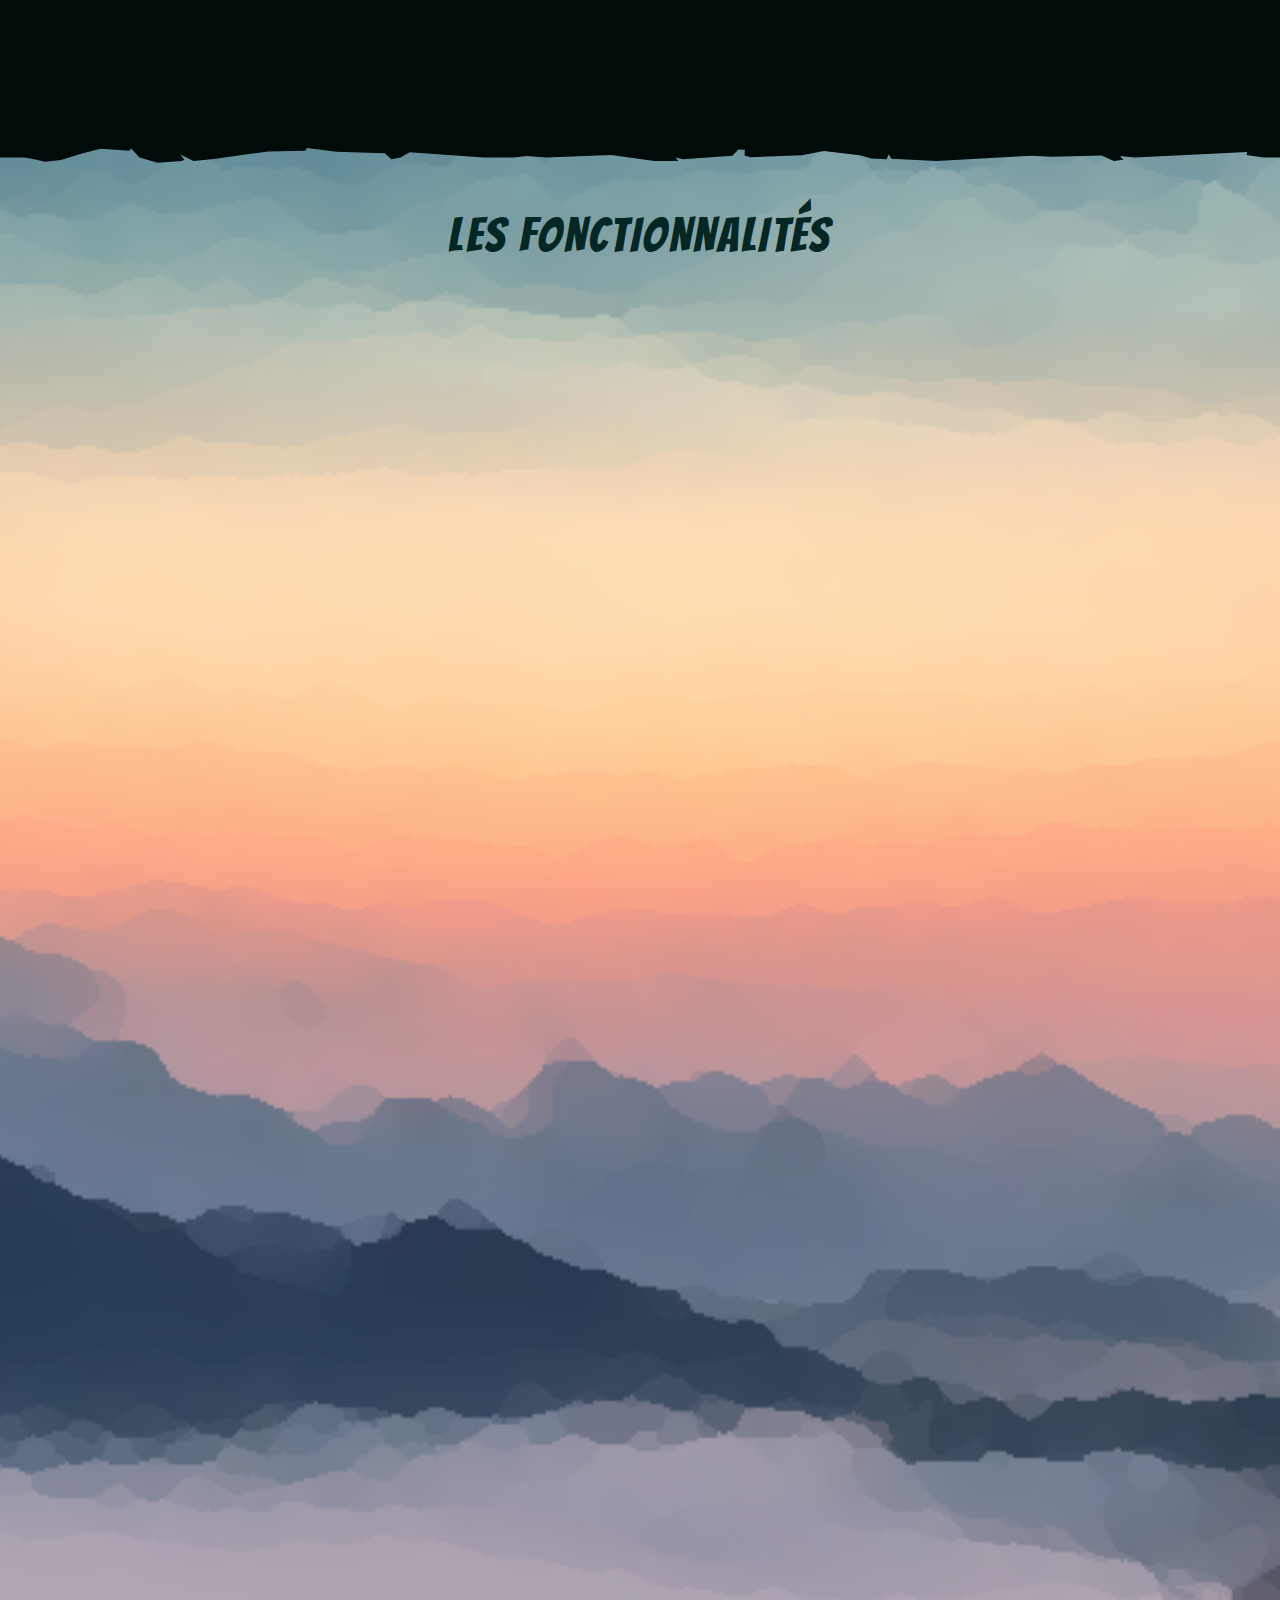
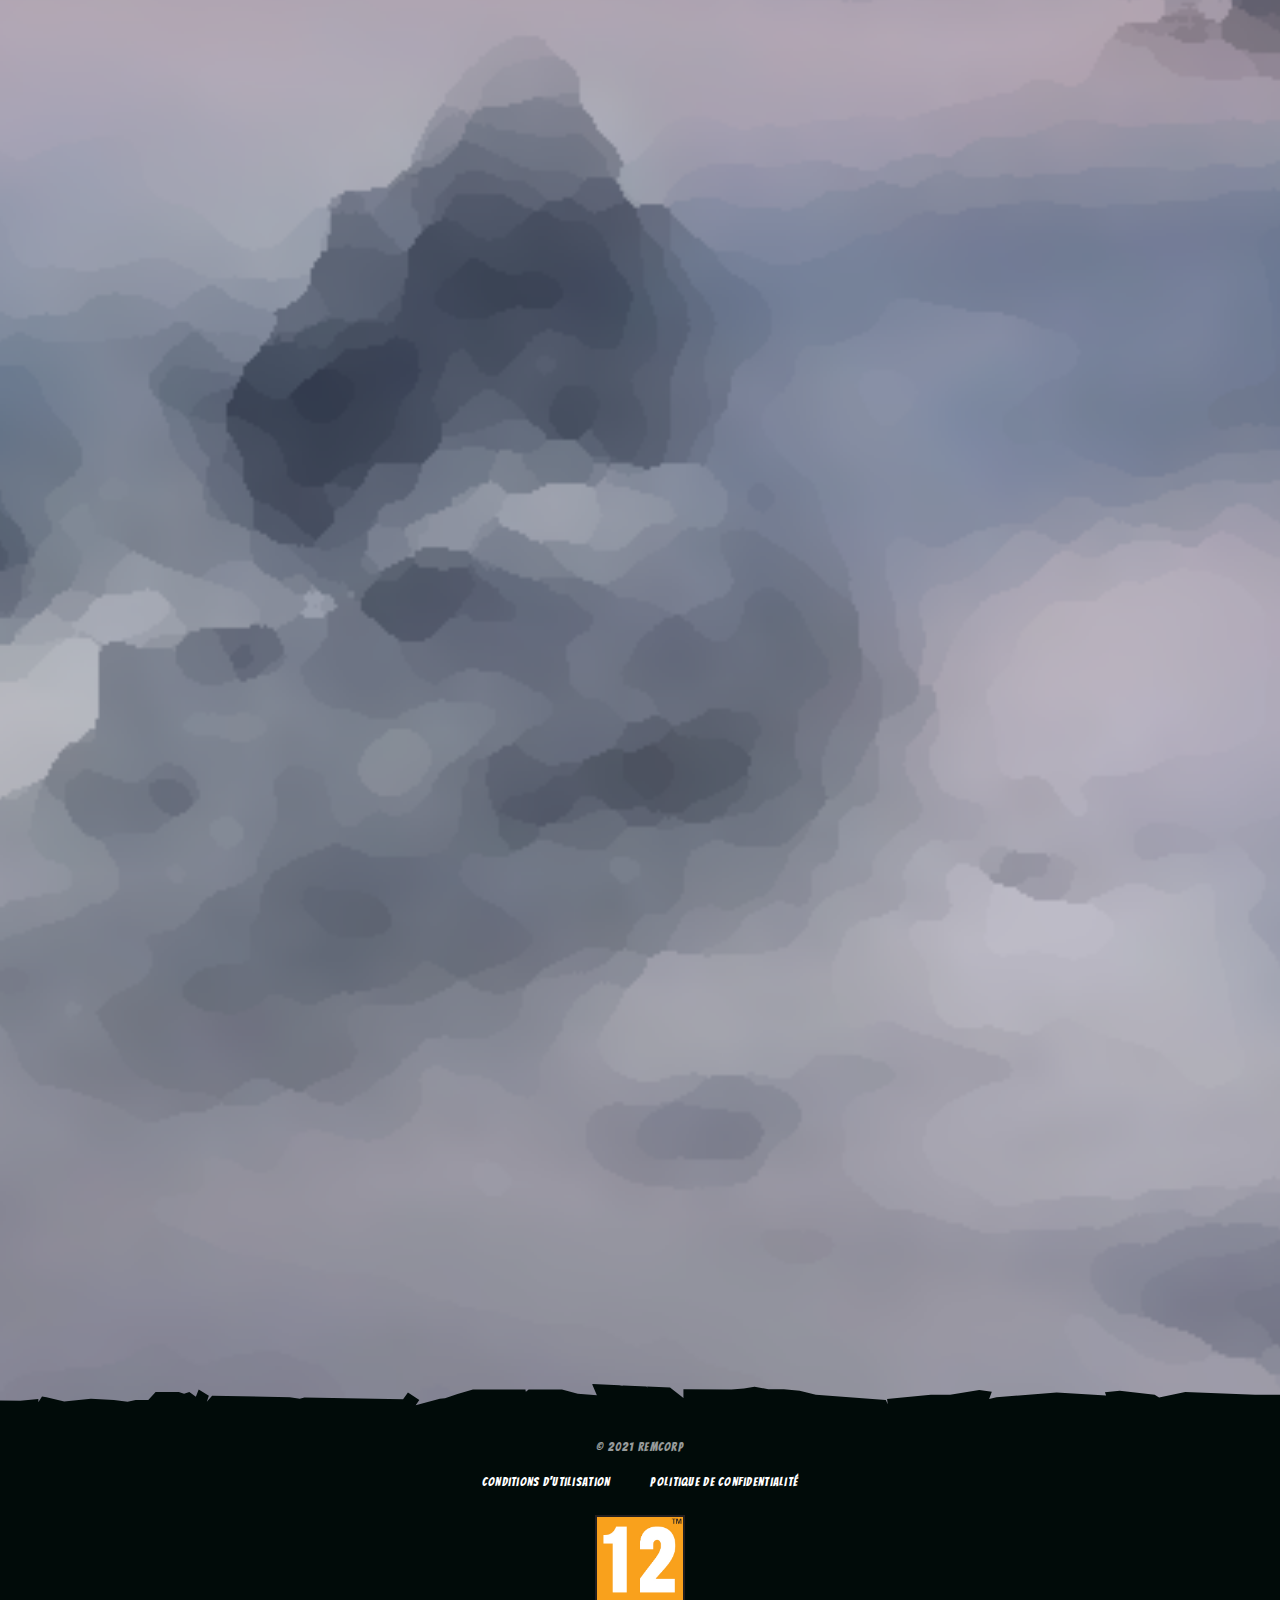
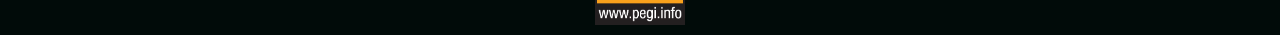
==== commit 26e1c30b: "sortie en 2022" ====
--- a/index.html
+++ b/index.html
@@ -166,7 +166,7 @@
         <!-- Date Sortie -->
         <section id="Launch">
             <div class="content" data-aos="zoom-in">
-                <h2>Sortie en 2021<br/>sur tous les navigateurs</h2>
+                <h2>Sortie en 2022<br/>sur tous les navigateurs</h2>
             </div>
         </section>
 
@@ -234,7 +234,7 @@
                         <h3>Équipements de personnage</h3>
                         <p>Équipez votre personnage avec des objets récupérés lors de vos combats, explorations ou échanges afin de devenir encore plus puissant.</p>
                     </div>
-                    <img id="feature_items" loading="lazy" alt="Équipements de personnage" class="img-fluid mb-3 mb-md-0" src="assets/images/equipment.png">
+                    <img id="feature_items" alt="Équipements de personnage" class="img-fluid mb-3 mb-md-0" src="assets/images/equipment.png">
                 </picture>
             </div>
 
@@ -259,7 +259,7 @@
                         <h3>Compétences de personnage</h3>
                         <p>Choisissez les compétences que vous souhaitez avoir en combat afin de vous battre contre les monstres.</p>
                     </div>
-                    <img id="feature_skills" loading="lazy" alt="Compétences de personnage" class="img-fluid mb-3 mb-md-0" src="assets/images/skill.png">
+                    <img id="feature_skills" alt="Compétences de personnage" class="img-fluid mb-3 mb-md-0" src="assets/images/skill.png">
                 </picture>
             </div>
 
@@ -284,7 +284,7 @@
                         <h3>Construction de bâtiments</h3>
                         <p>Construisez toute une palette de bâtiments afin d'obtenir des bonus pour vous, mais aussi pour votre guilde.</p>
                     </div>
-                    <img id="feature_constructions" loading="lazy" alt="Construction de bâtiments" class="img-fluid mb-3 mb-md-0" src="assets/images/construction.png">
+                    <img id="feature_constructions" alt="Construction de bâtiments" class="img-fluid mb-3 mb-md-0" src="assets/images/construction.png">
                 </picture>
             </div>
 
@@ -309,7 +309,7 @@
                         <h3>Gestion de guilde</h3>
                         <p>Fondez votre propre guilde, ou rejoignez en une afin d'avoir accès à une multitude d'autres fonctionnalités.</p>
                     </div>
-                    <img id="feature_guild" loading="lazy" alt="Gestion de guilde" class="img-fluid mb-3 mb-md-0" src="assets/images/guild.png">
+                    <img id="feature_guild" alt="Gestion de guilde" class="img-fluid mb-3 mb-md-0" src="assets/images/guild.png">
                 </picture>
             </div>
 
@@ -334,7 +334,7 @@
                         <h3>Exploration de zones</h3>
                         <p>Voyager dans des zones différentes afin de gagner de l'équipements et de l'expérience et ainsi avoir accès à de meilleures zones.</p>
                     </div>
-                    <img id="feature_explorations" loading="lazy" alt="Exploration de zones" class="img-fluid mb-3 mb-md-0" src="assets/images/exploration.png">
+                    <img id="feature_explorations" alt="Exploration de zones" class="img-fluid mb-3 mb-md-0" src="assets/images/exploration.png">
                 </picture>
             </div>
 
@@ -359,7 +359,7 @@
                         <h3>Combats au tour par tour</h3>
                         <p>Système de combat au tour par tour, où il vous faudra correctement choisir vos actions afin de réussir à battre vos ennemis.</p>
                     </div>
-                    <img id="feature_fights" loading="lazy" alt="Combats au tour par tour" class="img-fluid mb-3 mb-md-0" src="assets/images/fight.png">
+                    <img id="feature_fights" alt="Combats au tour par tour" class="img-fluid mb-3 mb-md-0" src="assets/images/fight.png">
                 </picture>
             </div>
         </section>
@@ -396,7 +396,7 @@
                 </div>
 
                 <div class="pegi">
-                    <img src="assets/images/pegi-12.jpeg" loading="lazy" alt="PEGI 12" class="img-fluid pegi">
+                    <img src="assets/images/pegi-12.jpeg" alt="PEGI 12" class="img-fluid pegi">
                 </div>
             </div>
         </footer>
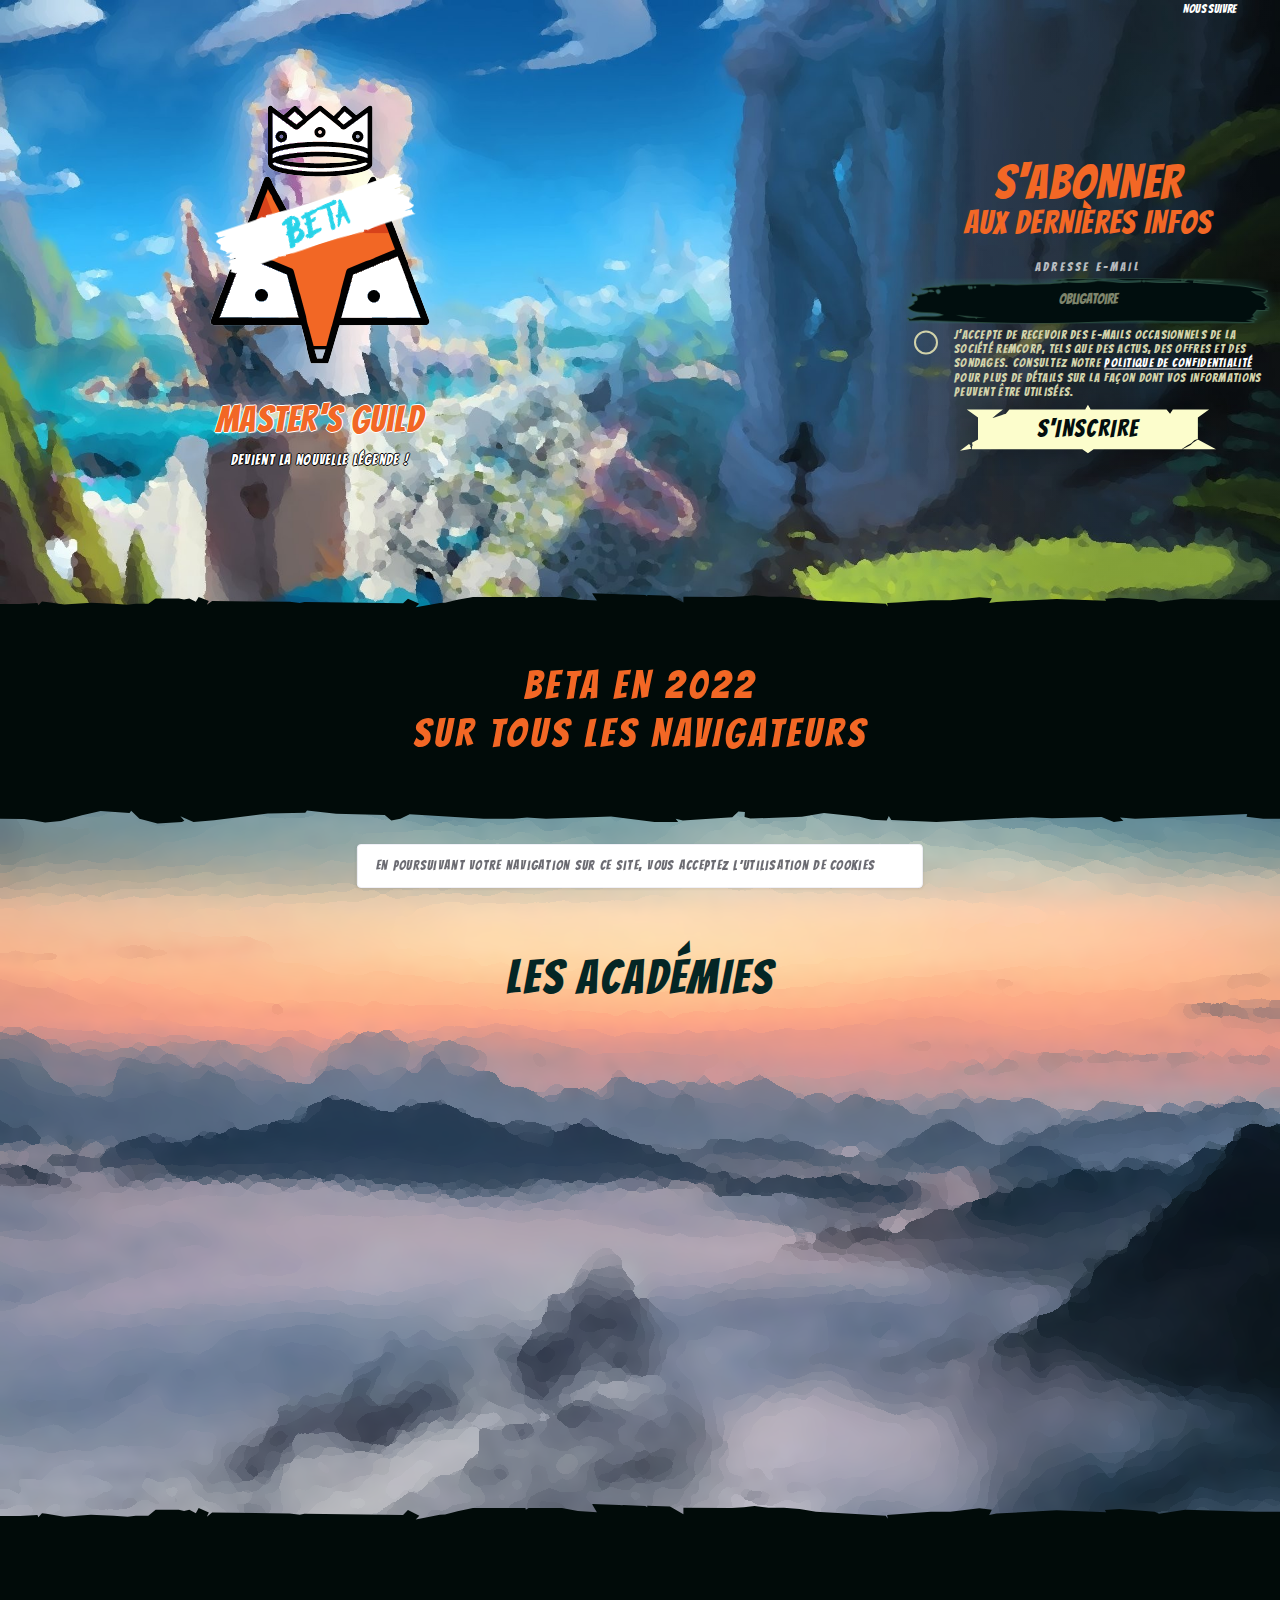
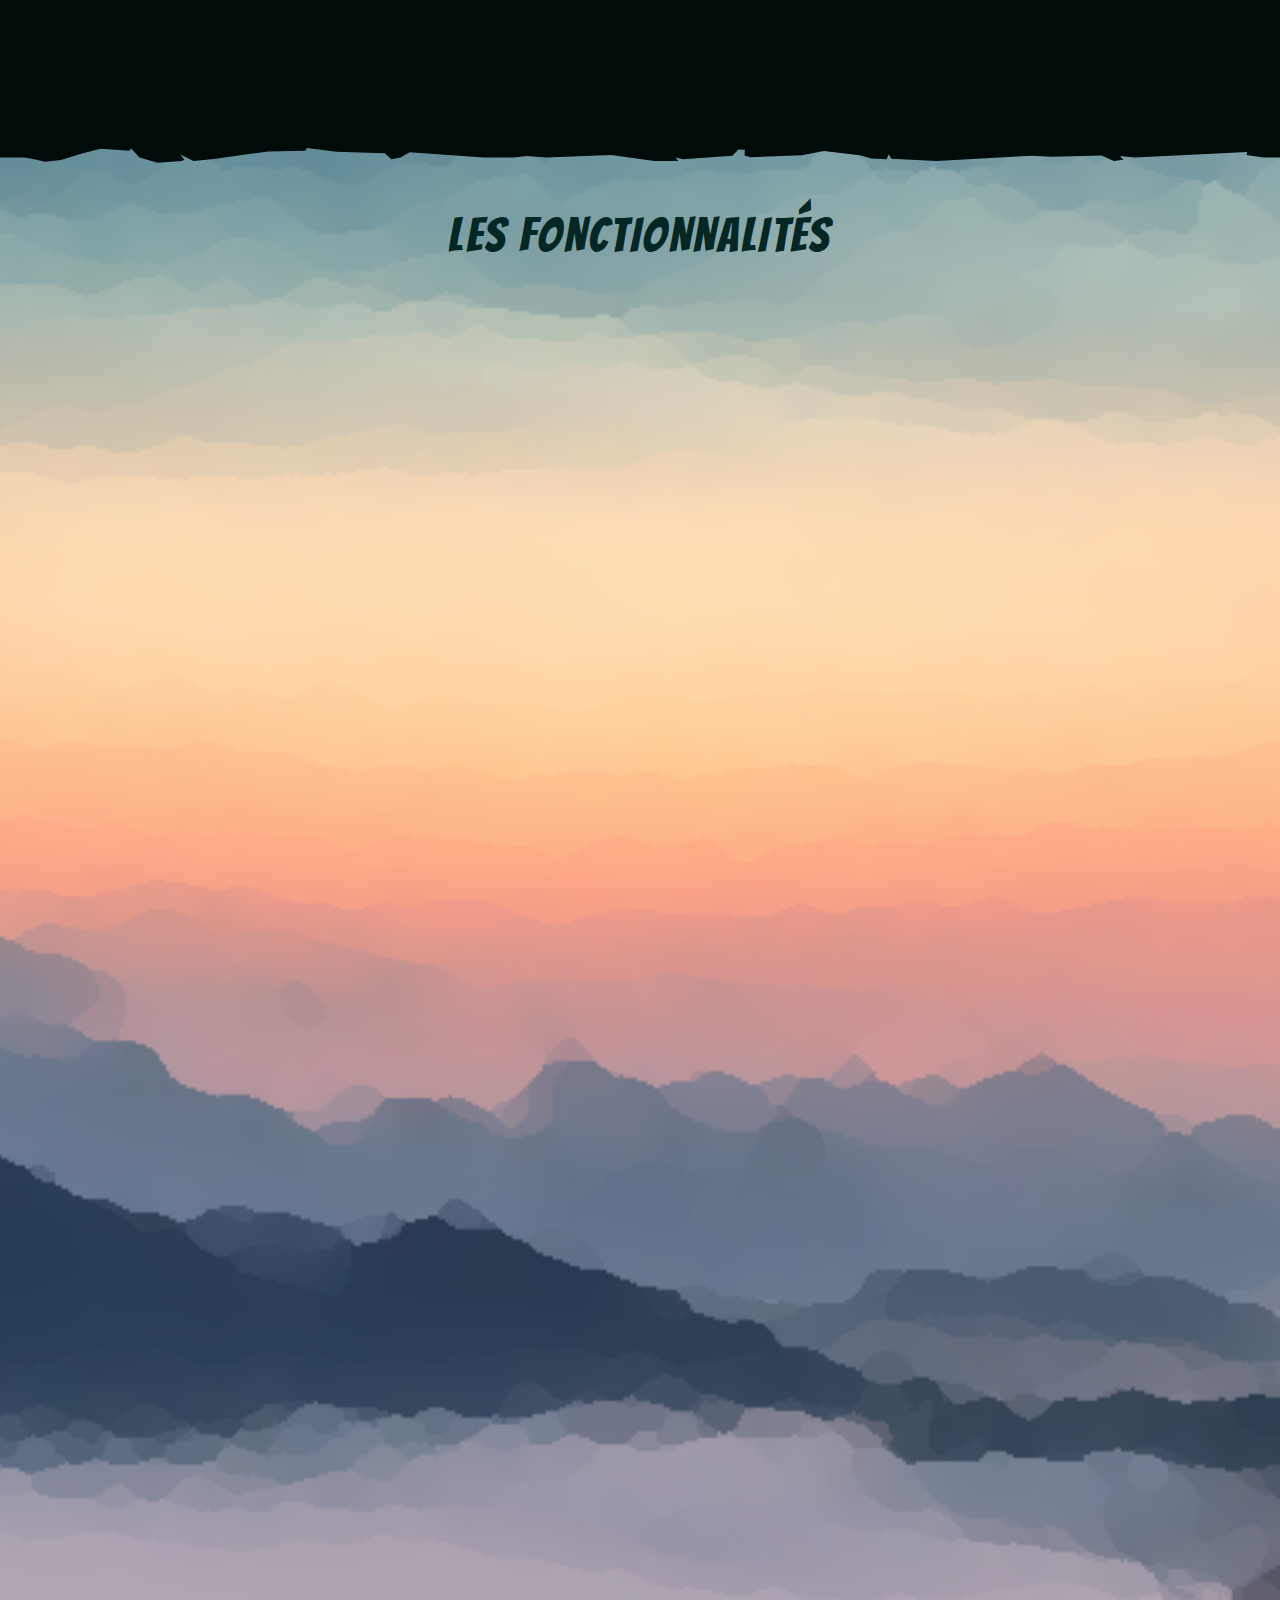
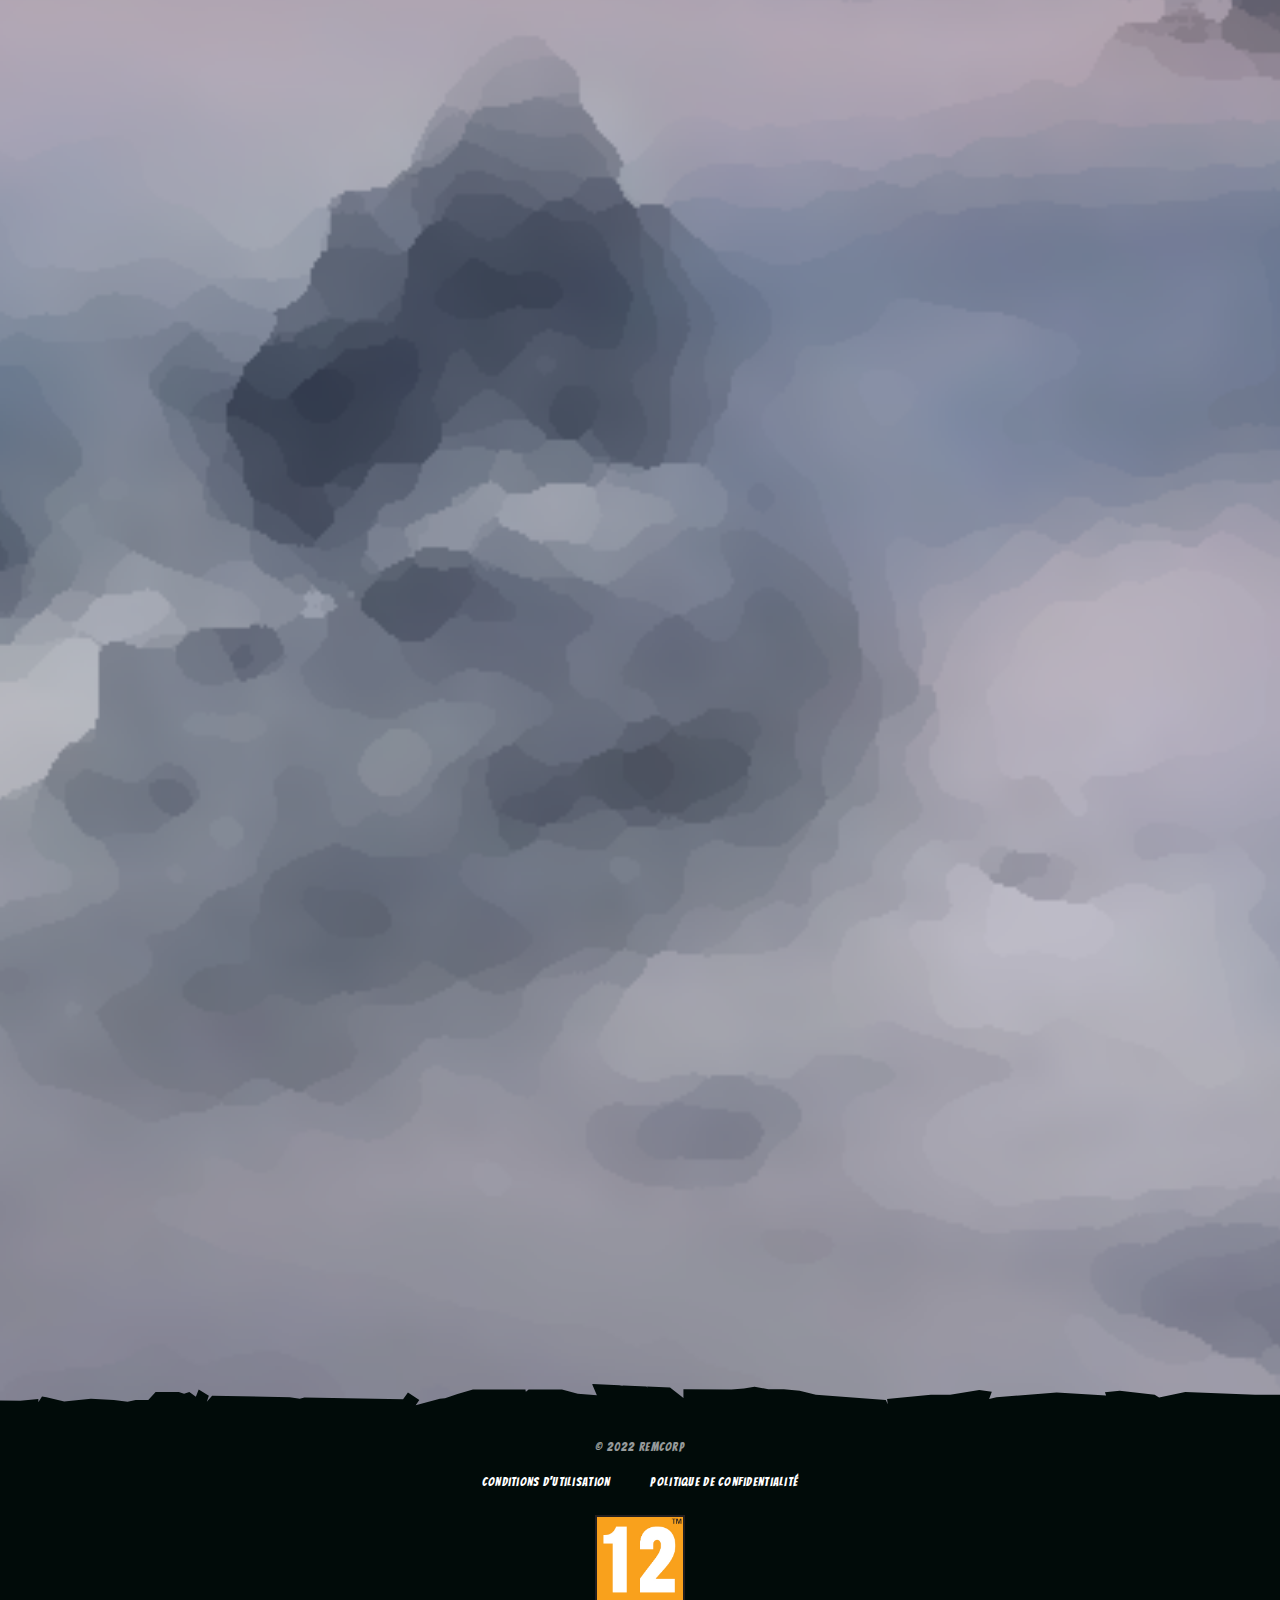
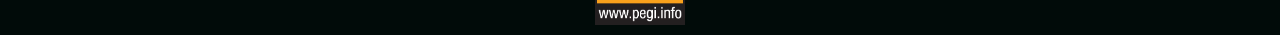
==== commit 50ec86af: "add beta words + banner" ====
--- a/index.html
+++ b/index.html
@@ -118,7 +118,7 @@
                 <div class="meta">
                     <picture>
                         <div>
-                            <img alt="Logo masters guild" src="assets/images/logo.png">
+                            <img alt="Logo masters guild" src="assets/images/logo-beta.png">
                             <h1>Master's Guild</h1>
                             <div>Devient la nouvelle Légende !</div>
                         </div>
@@ -166,7 +166,7 @@
         <!-- Date Sortie -->
         <section id="Launch">
             <div class="content" data-aos="zoom-in">
-                <h2>Sortie en 2022<br/>sur tous les navigateurs</h2>
+                <h2>Beta en 2022<br/>sur tous les navigateurs</h2>
             </div>
         </section>
 
@@ -205,7 +205,7 @@
         <section id="Description">
             <div class="content" data-aos="zoom-in">
                 <h2 class="mb-3">Résister face à l'envahisseur</h2>
-                <p>Améliorer votre personnage, ainsi que votre guilde afin de repousser les ennemis qui n'ont qu'un seul objectif : vous anéantir !</p>
+                <p>Améliorez votre personnage, ainsi que votre guilde afin de repousser les ennemis qui n'ont qu'un seul objectif : vous anéantir !</p>
             </div>
         </section>
 
@@ -332,7 +332,7 @@
                 <picture>
                     <div id="text_feature_explorations">
                         <h3>Exploration de zones</h3>
-                        <p>Voyager dans des zones différentes afin de gagner de l'équipements et de l'expérience et ainsi avoir accès à de meilleures zones.</p>
+                        <p>Voyagez dans des zones différentes afin de gagner de l'équipements et de l'expérience et ainsi avoir accès à de meilleures zones.</p>
                     </div>
                     <img id="feature_explorations" alt="Exploration de zones" class="img-fluid mb-3 mb-md-0" src="assets/images/exploration.png">
                 </picture>
@@ -384,7 +384,7 @@
 
             <div class="d-flex flex-column-reverse flex-md-column justify-content-md-between text-center">
                 <div class="legal">
-                    <p>© 2021 RemCorp</p>
+                    <p>© 2022 RemCorp</p>
                     <div class="links mb-md-4">
                         <a href="cgu.html" class="" rel="noopener" target="_blank">
                             Conditions d'utilisation
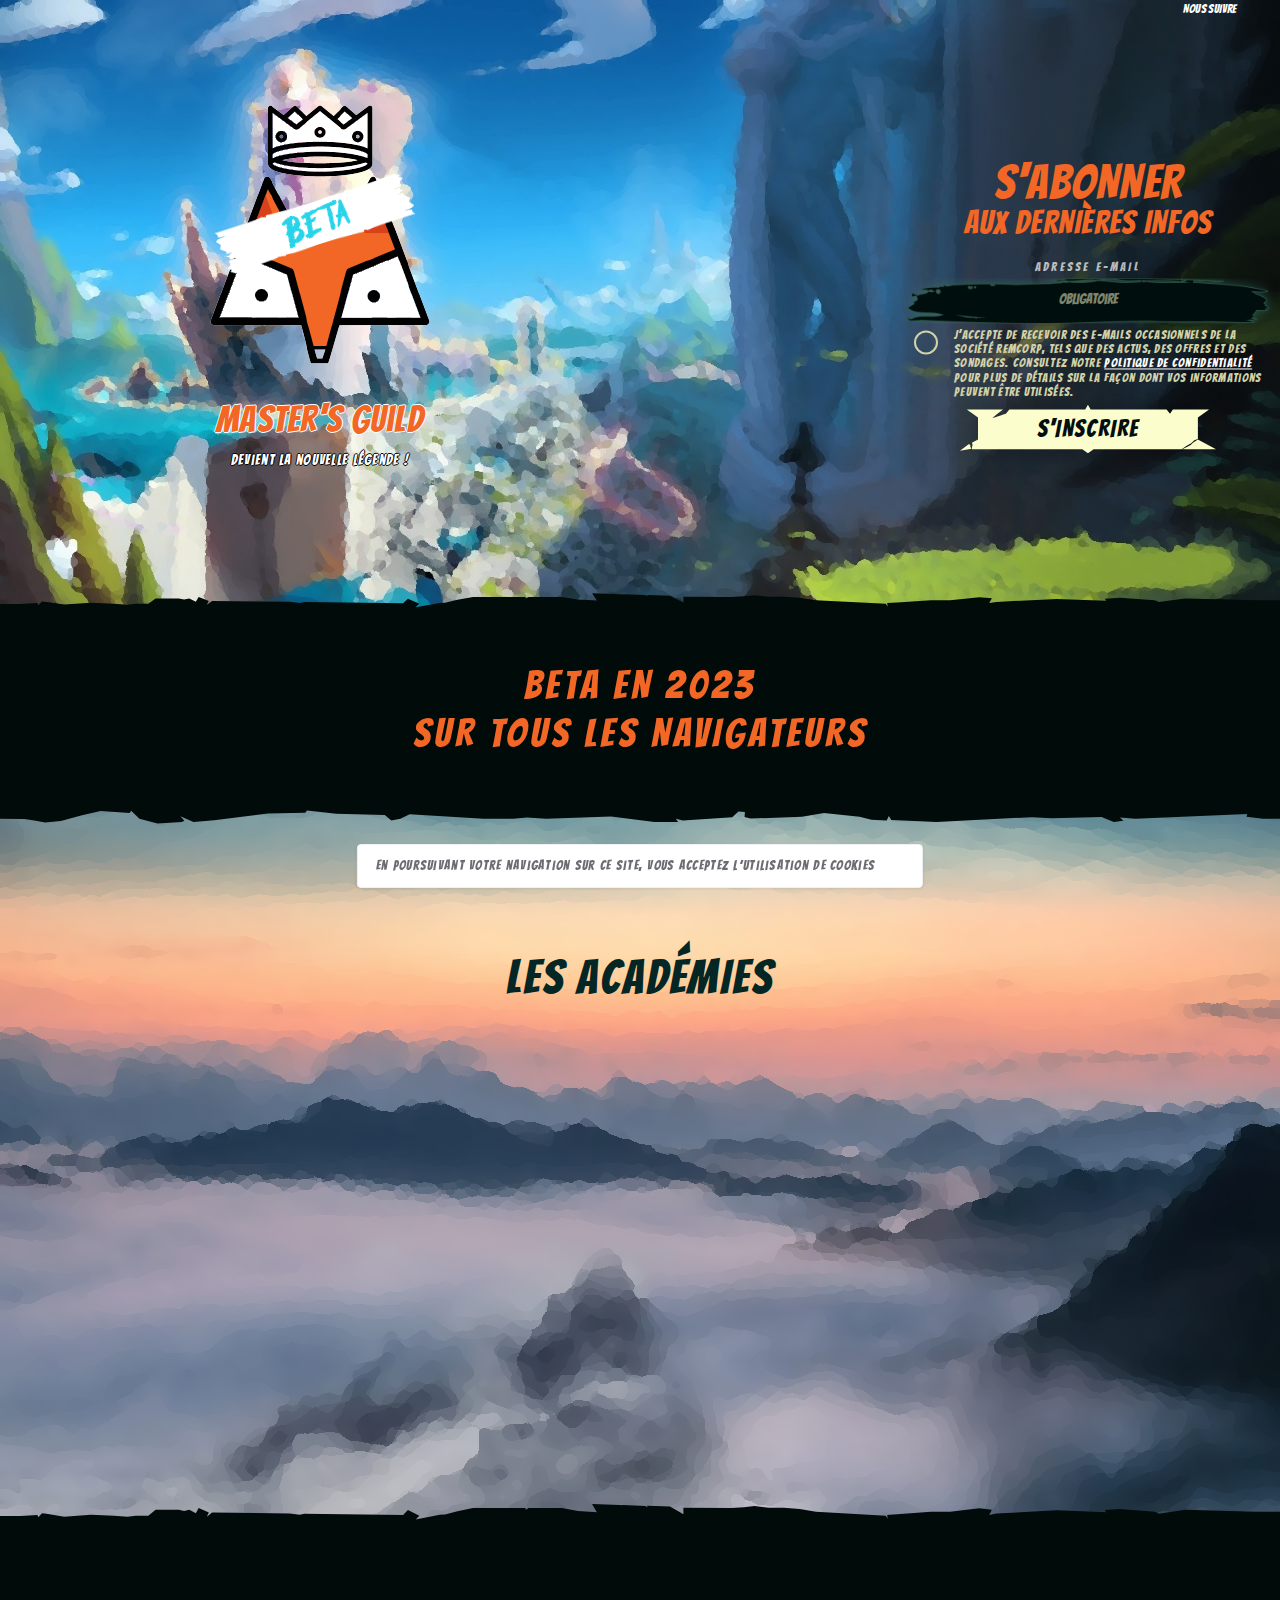
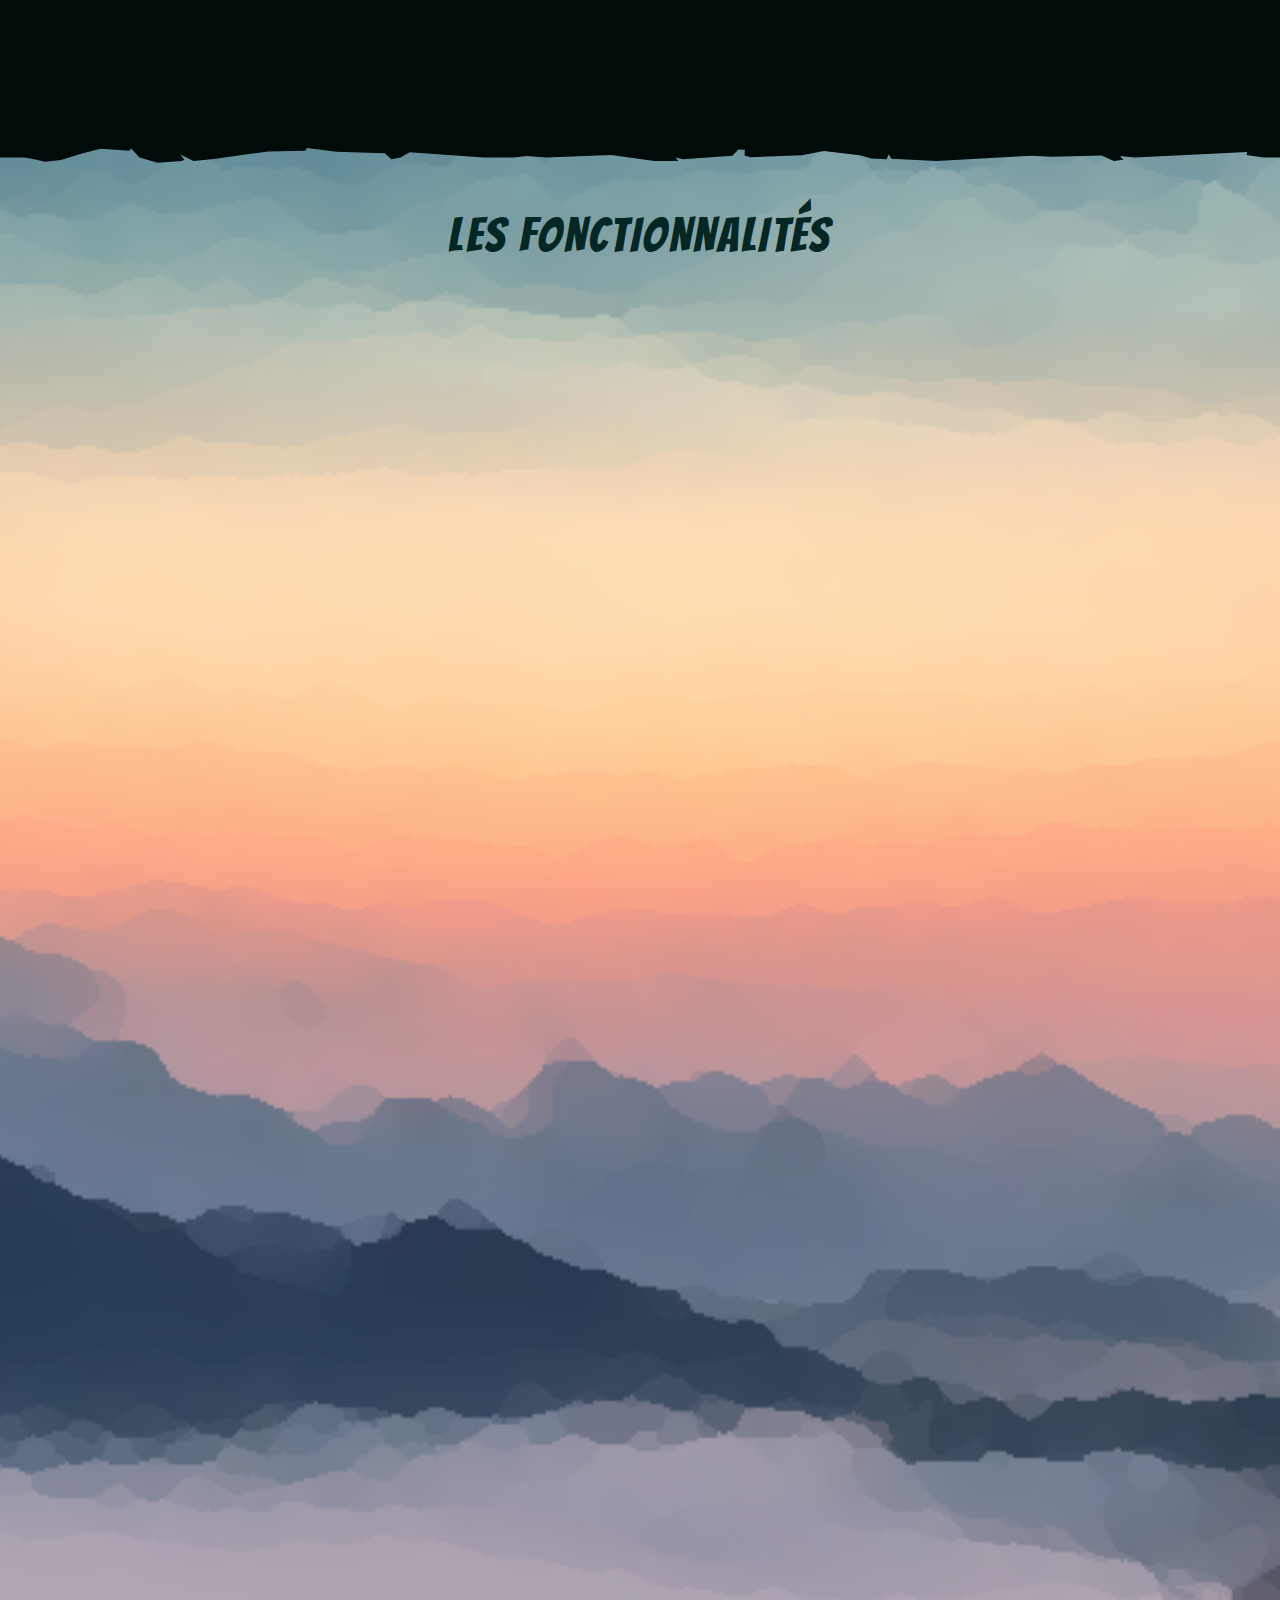
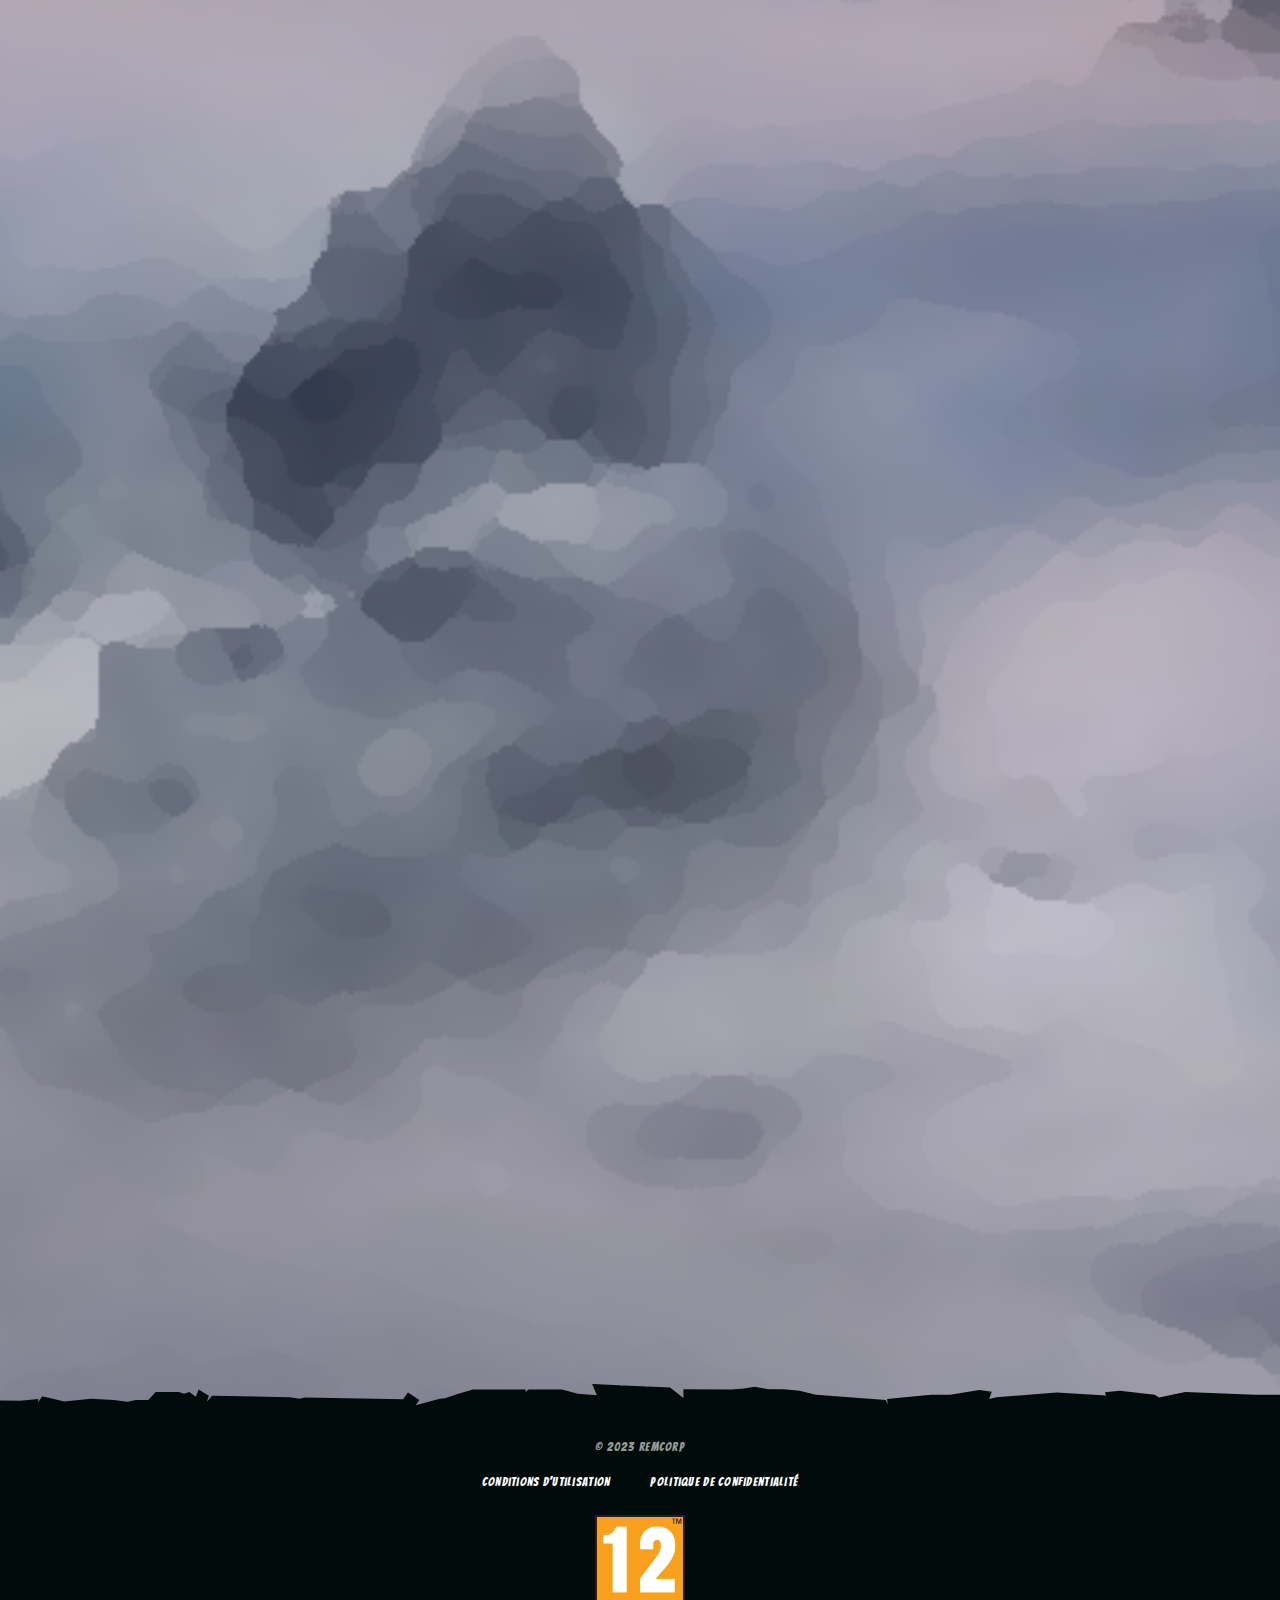
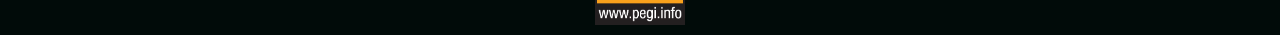
==== commit d60b7b4b: "fix release date" ====
--- a/index.html
+++ b/index.html
@@ -166,7 +166,7 @@
         <!-- Date Sortie -->
         <section id="Launch">
             <div class="content" data-aos="zoom-in">
-                <h2>Beta en 2022<br/>sur tous les navigateurs</h2>
+                <h2>Beta en 2023<br/>sur tous les navigateurs</h2>
             </div>
         </section>
 
@@ -384,7 +384,7 @@
 
             <div class="d-flex flex-column-reverse flex-md-column justify-content-md-between text-center">
                 <div class="legal">
-                    <p>© 2022 RemCorp</p>
+                    <p>© 2023 RemCorp</p>
                     <div class="links mb-md-4">
                         <a href="cgu.html" class="" rel="noopener" target="_blank">
                             Conditions d'utilisation
